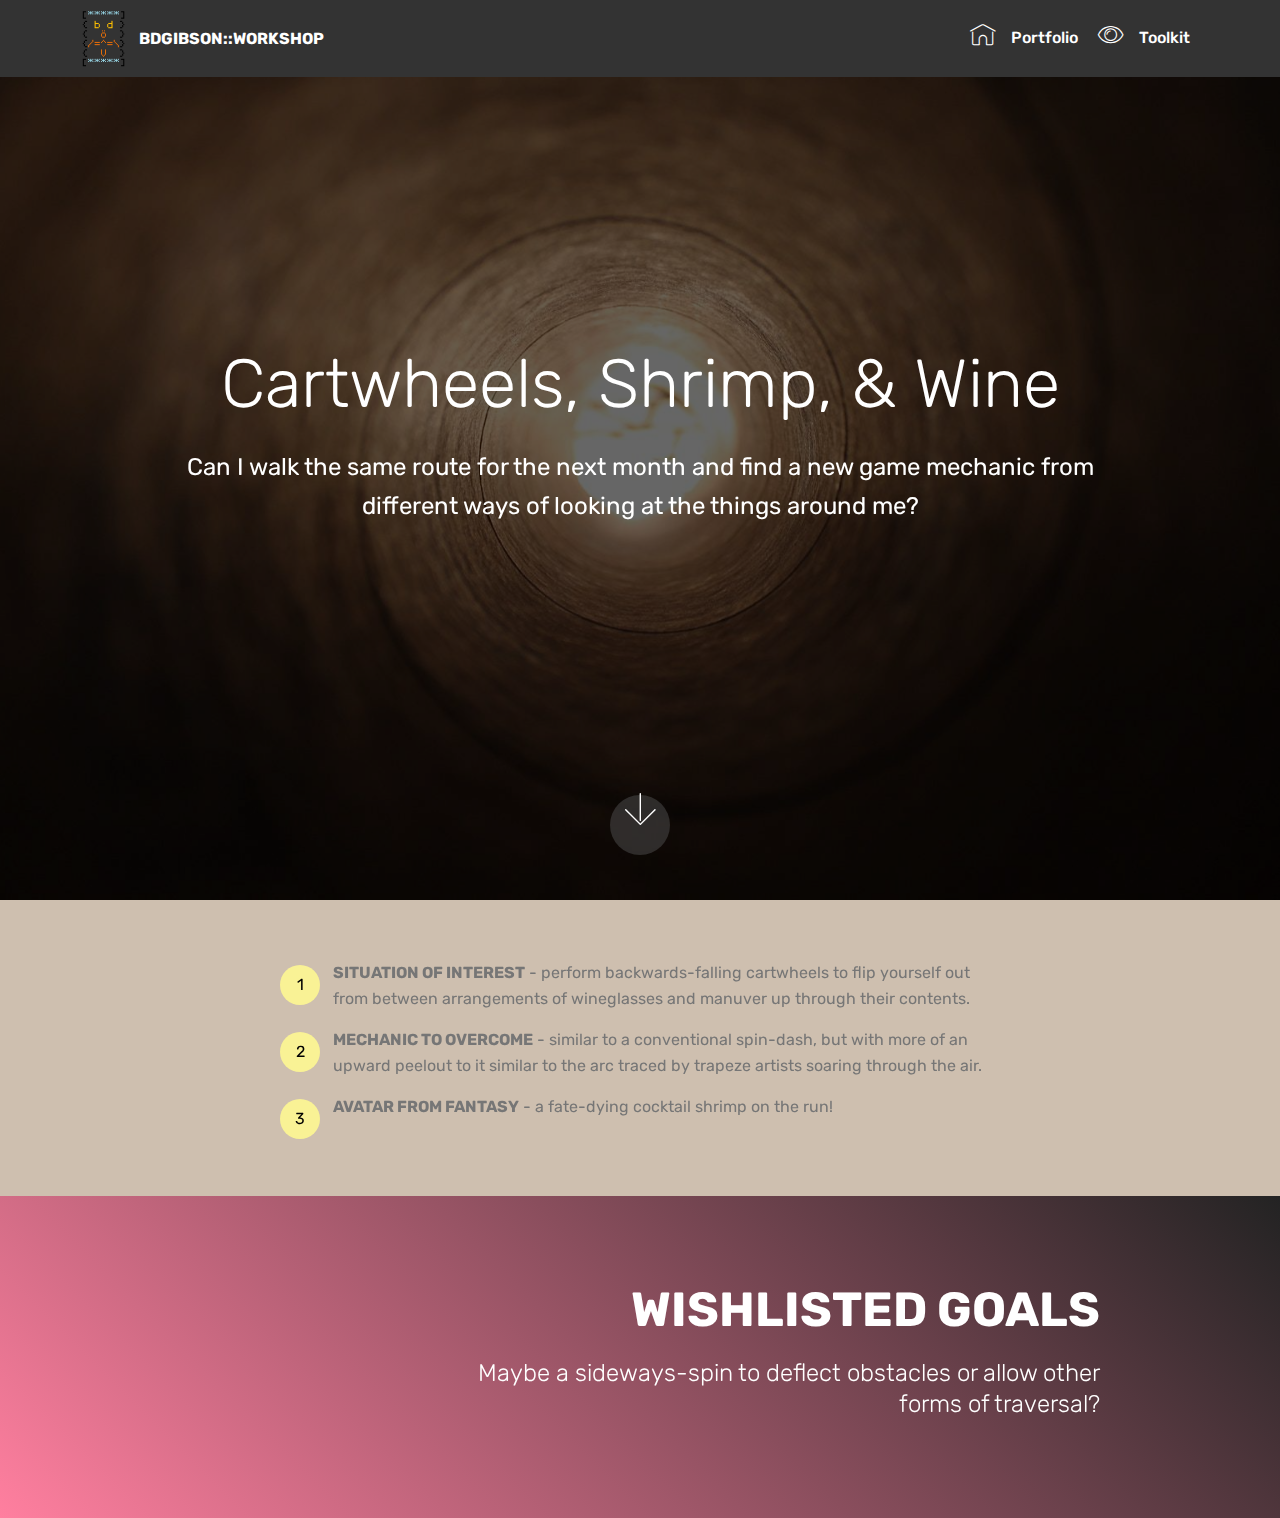
==== day1.html @ 32496b7e "create github pages" ====
<!DOCTYPE html>
<html>
<head>
  <!-- Site made with Mobirise Website Builder v4.2.3, https://mobirise.com -->
  <meta charset="UTF-8">
  <meta http-equiv="X-UA-Compatible" content="IE=edge">
  <meta name="generator" content="Mobirise v4.2.3, mobirise.com">
  <meta name="viewport" content="width=device-width, initial-scale=1">
  <link rel="shortcut icon" href="assets/images/fireflylogo-352x462.png" type="image/x-icon">
  <meta name="description" content="Web Site Builder Description">
  <title>Shrimp</title>
  <link rel="stylesheet" href="assets/web/assets/mobirise-icons/mobirise-icons.css">
  <link rel="stylesheet" href="assets/tether/tether.min.css">
  <link rel="stylesheet" href="assets/bootstrap/css/bootstrap.min.css">
  <link rel="stylesheet" href="assets/bootstrap/css/bootstrap-grid.min.css">
  <link rel="stylesheet" href="assets/bootstrap/css/bootstrap-reboot.min.css">
  <link rel="stylesheet" href="assets/dropdown/css/style.css">
  <link rel="stylesheet" href="assets/theme/css/style.css">
  <link rel="stylesheet" href="assets/mobirise/css/mbr-additional.css" type="text/css">
  
  
  
</head>
<body>
<section class="menu cid-qtQkgkZPm9" once="menu" id="menu1-l" data-rv-view="143">

    

    <nav class="navbar navbar-expand beta-menu navbar-dropdown align-items-center navbar-fixed-top navbar-toggleable-sm">
        <button class="navbar-toggler navbar-toggler-right" type="button" data-toggle="collapse" data-target="#navbarSupportedContent" aria-controls="navbarSupportedContent" aria-expanded="false" aria-label="Toggle navigation">
            <div class="hamburger">
                <span></span>
                <span></span>
                <span></span>
                <span></span>
            </div>
        </button>
        <div class="menu-logo">
            <div class="navbar-brand">
                <span class="navbar-logo">
                    <a href="https://bdgibson.com">
                         <img src="assets/images/fireflylogo-352x462.png" alt="Mobirise" title="" media-simple="true" style="height: 3.8rem;">
                    </a>
                </span>
                <span class="navbar-caption-wrap"><a class="navbar-caption text-white display-4" href="https://mobirise.com">BDGIBSON::WORKSHOP</a></span>
            </div>
        </div>
        <div class="collapse navbar-collapse" id="navbarSupportedContent">
            <ul class="navbar-nav nav-dropdown nav-right" data-app-modern-menu="true"><li class="nav-item">
                    <a class="nav-link link text-white display-4" href="https://bdgibson.com" target="_blank">
                        <span class="mbri-home mbr-iconfont mbr-iconfont-btn"></span>
                        Portfolio</a>
                </li>
                <li class="nav-item">
                    <a class="nav-link link text-white display-4" href="https://twila27.github.io/zwei" target="_blank"><span class="mbri-preview mbr-iconfont mbr-iconfont-btn"></span>
                        Toolkit</a>
                </li></ul>
            
        </div>
    </nav>
</section>

<section class="engine"><a href="https://mobirise.co/c">free site maker</a></section><section class="header5 cid-qtQV22zWXK mbr-fullscreen mbr-parallax-background" id="header5-n" data-rv-view="145">

    

    <div class="mbr-overlay" style="opacity: 0.6; background-color: rgb(0, 0, 0);">
    </div>
    <div class="container">
        <div class="row justify-content-center">
            <div class="mbr-white col-md-10">
                <h1 class="mbr-section-title align-center pb-3 mbr-fonts-style display-1">Cartwheels, Shrimp, &amp; Wine</h1>
                <p class="mbr-text align-center display-5 pb-3 mbr-fonts-style">Can I walk the same route for the next month and find a new game mechanic from different ways of looking at the things around me?</p>
                
            </div>
        </div>
    </div>

    <div class="mbr-arrow hidden-sm-down" aria-hidden="true">
        <a href="#next">
            <i class="mbri-down mbr-iconfont"></i>
        </a>
    </div>
</section>

<section class="mbr-section article content11 cid-qtVMtSkJNk" id="content11-s" data-rv-view="148">
     

    <div class="container">
        <div class="media-container-row">
            <div class="mbr-text counter-container col-12 col-md-8 mbr-fonts-style display-7">
                <ol>
                    <li><strong>SITUATION OF INTEREST</strong>&nbsp;- perform backwards-falling cartwheels to flip yourself out from between arrangements of wineglasses and manuver up through their contents.</li>
                    <li><strong>MECHANIC TO OVERCOME</strong> - similar to a conventional spin-dash, but with more of an upward peelout to it similar to the arc traced by trapeze artists soaring through the air.</li>
                    <li><strong>AVATAR FROM FANTASY</strong> - a fate-dying cocktail shrimp on the run!</li>
                </ol>
            </div>
        </div>
    </div>
</section>

<section class="mbr-section info2 cid-qtVOsnFNaK" id="info2-w" data-rv-view="149">

    

    

    <div class="container">
        <div class="row justify-content-center">
            <div class="media-container-column col-12 col-lg-3 col-md-4">
                
            </div>
            <div class="media-container-column title col-12 col-lg-7 col-md-6">
                <h2 class="align-right mbr-bold mbr-white pb-3 mbr-fonts-style display-2">WISHLISTED GOALS</h2>
                <h3 class="mbr-section-subtitle align-right mbr-light mbr-white mbr-fonts-style display-5">Maybe a sideways-spin to deflect obstacles or allow other forms of traversal?</h3>
            </div>
        </div>
    </div>
</section>


  <script src="assets/web/assets/jquery/jquery.min.js"></script>
  <script src="assets/popper/popper.min.js"></script>
  <script src="assets/tether/tether.min.js"></script>
  <script src="assets/bootstrap/js/bootstrap.min.js"></script>
  <script src="assets/smooth-scroll/smooth-scroll.js"></script>
  <script src="assets/dropdown/js/script.min.js"></script>
  <script src="assets/touch-swipe/jquery.touch-swipe.min.js"></script>
  <script src="assets/jarallax/jarallax.min.js"></script>
  <script src="assets/theme/js/script.js"></script>
  
  
</body>
</html>
---- assets/web/assets/mobirise-icons/mobirise-icons.css ----
@font-face {
  font-family: 'MobiriseIcons';
  src:  url('mobirise-icons.eot?spat4u');
  src:  url('mobirise-icons.eot?spat4u#iefix') format('embedded-opentype'),
    url('mobirise-icons.ttf?spat4u') format('truetype'),
    url('mobirise-icons.woff?spat4u') format('woff'),
    url('mobirise-icons.svg?spat4u#MobiriseIcons') format('svg');
  font-weight: normal;
  font-style: normal;
}

[class^="mbri-"], [class*=" mbri-"] {
  /* use !important to prevent issues with browser extensions that change fonts */
  font-family: MobiriseIcons !important;
  speak: none;
  font-style: normal;
  font-weight: normal;
  font-variant: normal;
  text-transform: none;
  line-height: 1;

  /* Better Font Rendering =========== */
  -webkit-font-smoothing: antialiased;
  -moz-osx-font-smoothing: grayscale;
}

.mbri-add-submenu:before {
  content: "\e900";
}
.mbri-alert:before {
  content: "\e901";
}
.mbri-align-center:before {
  content: "\e902";
}
.mbri-align-justify:before {
  content: "\e903";
}
.mbri-align-left:before {
  content: "\e904";
}
.mbri-align-right:before {
  content: "\e905";
}
.mbri-android:before {
  content: "\e906";
}
.mbri-apple:before {
  content: "\e907";
}
.mbri-arrow-down:before {
  content: "\e908";
}
.mbri-arrow-next:before {
  content: "\e909";
}
.mbri-arrow-prev:before {
  content: "\e90a";
}
.mbri-arrow-up:before {
  content: "\e90b";
}
.mbri-bold:before {
  content: "\e90c";
}
.mbri-bookmark:before {
  content: "\e90d";
}
.mbri-bootstrap:before {
  content: "\e90e";
}
.mbri-briefcase:before {
  content: "\e90f";
}
.mbri-browse:before {
  content: "\e910";
}
.mbri-bulleted-list:before {
  content: "\e911";
}
.mbri-calendar:before {
  content: "\e912";
}
.mbri-camera:before {
  content: "\e913";
}
.mbri-cart-add:before {
  content: "\e914";
}
.mbri-cart-full:before {
  content: "\e915";
}
.mbri-cash:before {
  content: "\e916";
}
.mbri-change-style:before {
  content: "\e917";
}
.mbri-chat:before {
  content: "\e918";
}
.mbri-clock:before {
  content: "\e919";
}
.mbri-close:before {
  content: "\e91a";
}
.mbri-cloud:before {
  content: "\e91b";
}
.mbri-code:before {
  content: "\e91c";
}
.mbri-contact-form:before {
  content: "\e91d";
}
.mbri-credit-card:before {
  content: "\e91e";
}
.mbri-cursor-click:before {
  content: "\e91f";
}
.mbri-cust-feedback:before {
  content: "\e920";
}
.mbri-database:before {
  content: "\e921";
}
.mbri-delivery:before {
  content: "\e922";
}
.mbri-desktop:before {
  content: "\e923";
}
.mbri-devices:before {
  content: "\e924";
}
.mbri-down:before {
  content: "\e925";
}
.mbri-download:before {
  content: "\e989";
}
.mbri-drag-n-drop:before {
  content: "\e927";
}
.mbri-drag-n-drop2:before {
  content: "\e928";
}
.mbri-edit:before {
  content: "\e929";
}
.mbri-edit2:before {
  content: "\e92a";
}
.mbri-error:before {
  content: "\e92b";
}
.mbri-extension:before {
  content: "\e92c";
}
.mbri-features:before {
  content: "\e92d";
}
.mbri-file:before {
  content: "\e92e";
}
.mbri-flag:before {
  content: "\e92f";
}
.mbri-folder:before {
  content: "\e930";
}
.mbri-gift:before {
  content: "\e931";
}
.mbri-github:before {
  content: "\e932";
}
.mbri-globe:before {
  content: "\e933";
}
.mbri-globe-2:before {
  content: "\e934";
}
.mbri-growing-chart:before {
  content: "\e935";
}
.mbri-hearth:before {
  content: "\e936";
}
.mbri-help:before {
  content: "\e937";
}
.mbri-home:before {
  content: "\e938";
}
.mbri-hot-cup:before {
  content: "\e939";
}
.mbri-idea:before {
  content: "\e93a";
}
.mbri-image-gallery:before {
  content: "\e93b";
}
.mbri-image-slider:before {
  content: "\e93c";
}
.mbri-info:before {
  content: "\e93d";
}
.mbri-italic:before {
  content: "\e93e";
}
.mbri-key:before {
  content: "\e93f";
}
.mbri-laptop:before {
  content: "\e940";
}
.mbri-layers:before {
  content: "\e941";
}
.mbri-left-right:before {
  content: "\e942";
}
.mbri-left:before {
  content: "\e943";
}
.mbri-letter:before {
  content: "\e944";
}
.mbri-like:before {
  content: "\e945";
}
.mbri-link:before {
  content: "\e946";
}
.mbri-lock:before {
  content: "\e947";
}
.mbri-login:before {
  content: "\e948";
}
.mbri-logout:before {
  content: "\e949";
}
.mbri-magic-stick:before {
  content: "\e94a";
}
.mbri-map-pin:before {
  content: "\e94b";
}
.mbri-menu:before {
  content: "\e94c";
}
.mbri-mobile:before {
  content: "\e94d";
}
.mbri-mobile2:before {
  content: "\e94e";
}
.mbri-mobirise:before {
  content: "\e94f";
}
.mbri-more-horizontal:before {
  content: "\e950";
}
.mbri-more-vertical:before {
  content: "\e951";
}
.mbri-music:before {
  content: "\e952";
}
.mbri-new-file:before {
  content: "\e953";
}
.mbri-numbered-list:before {
  content: "\e954";
}
.mbri-opened-folder:before {
  content: "\e955";
}
.mbri-pages:before {
  content: "\e956";
}
.mbri-paper-plane:before {
  content: "\e957";
}
.mbri-paperclip:before {
  content: "\e958";
}
.mbri-photo:before {
  content: "\e959";
}
.mbri-photos:before {
  content: "\e95a";
}
.mbri-pin:before {
  content: "\e95b";
}
.mbri-play:before {
  content: "\e95c";
}
.mbri-plus:before {
  content: "\e95d";
}
.mbri-preview:before {
  content: "\e95e";
}
.mbri-print:before {
  content: "\e95f";
}
.mbri-protect:before {
  content: "\e960";
}
.mbri-question:before {
  content: "\e961";
}
.mbri-quote-left:before {
  content: "\e962";
}
.mbri-quote-right:before {
  content: "\e963";
}
.mbri-refresh:before {
  content: "\e964";
}
.mbri-responsive:before {
  content: "\e965";
}
.mbri-right:before {
  content: "\e966";
}
.mbri-rocket:before {
  content: "\e967";
}
.mbri-sad-face:before {
  content: "\e968";
}
.mbri-sale:before {
  content: "\e969";
}
.mbri-save:before {
  content: "\e96a";
}
.mbri-search:before {
  content: "\e96b";
}
.mbri-setting:before {
  content: "\e96c";
}
.mbri-setting2:before {
  content: "\e96d";
}
.mbri-setting3:before {
  content: "\e96e";
}
.mbri-share:before {
  content: "\e96f";
}
.mbri-shopping-bag:before {
  content: "\e970";
}
.mbri-shopping-basket:before {
  content: "\e971";
}
.mbri-shopping-cart:before {
  content: "\e972";
}
.mbri-sites:before {
  content: "\e973";
}
.mbri-smile-face:before {
  content: "\e974";
}
.mbri-speed:before {
  content: "\e975";
}
.mbri-star:before {
  content: "\e976";
}
.mbri-success:before {
  content: "\e977";
}
.mbri-sun:before {
  content: "\e978";
}
.mbri-sun2:before {
  content: "\e979";
}
.mbri-tablet:before {
  content: "\e97a";
}
.mbri-tablet-vertical:before {
  content: "\e97b";
}
.mbri-target:before {
  content: "\e97c";
}
.mbri-timer:before {
  content: "\e97d";
}
.mbri-to-ftp:before {
  content: "\e97e";
}
.mbri-to-local-drive:before {
  content: "\e97f";
}
.mbri-touch-swipe:before {
  content: "\e980";
}
.mbri-touch:before {
  content: "\e981";
}
.mbri-trash:before {
  content: "\e982";
}
.mbri-underline:before {
  content: "\e983";
}
.mbri-unlink:before {
  content: "\e984";
}
.mbri-unlock:before {
  content: "\e985";
}
.mbri-up-down:before {
  content: "\e986";
}
.mbri-up:before {
  content: "\e987";
}
.mbri-update:before {
  content: "\e988";
}
.mbri-upload:before {
 content: "\e926"; 
}
.mbri-user:before {
  content: "\e98a";
}
.mbri-user2:before {
  content: "\e98b";
}
.mbri-users:before {
  content: "\e98c";
}
.mbri-video:before {
  content: "\e98d";
}
.mbri-video-play:before {
  content: "\e98e";
}
.mbri-watch:before {
  content: "\e98f";
}
.mbri-website-theme:before {
  content: "\e990";
}
.mbri-wifi:before {
  content: "\e991";
}
.mbri-windows:before {
  content: "\e992";
}
.mbri-zoom-out:before {
  content: "\e993";
}
.mbri-redo:before {
  content: "\e994";
}
.mbri-undo:before {
  content: "\e995";
}
---- assets/dropdown/css/style.css ----
.navbar-dropdown {
  left: 0;
  padding: 0;
  position: absolute;
  right: 0;
  top: 0;
  transition: all 0.45s ease;
  z-index: 1030;
  background: #282828; }
  .navbar-dropdown .navbar-logo {
    margin-right: 0.8rem;
    transition: margin 0.3s ease-in-out;
    vertical-align: middle; }
    .navbar-dropdown .navbar-logo img {
      height: 3.125rem;
      transition: all 0.3s ease-in-out; }
    .navbar-dropdown .navbar-logo.mbr-iconfont {
      font-size: 3.125rem;
      line-height: 3.125rem; }
  .navbar-dropdown .navbar-caption {
    font-weight: 700;
    white-space: normal;
    vertical-align: -4px;
    line-height: 3.125rem !important; }
    .navbar-dropdown .navbar-caption, .navbar-dropdown .navbar-caption:hover {
      color: inherit;
      text-decoration: none; }
  .navbar-dropdown .mbr-iconfont + .navbar-caption {
    vertical-align: -1px; }
  .navbar-dropdown.navbar-fixed-top {
    position: fixed; }
  .navbar-dropdown .navbar-brand span {
    vertical-align: -4px; }
  .navbar-dropdown.bg-color.transparent {
    background: none; }
  .navbar-dropdown.navbar-short .navbar-brand {
    padding: 0.625rem 0; }
    .navbar-dropdown.navbar-short .navbar-brand span {
      vertical-align: -1px; }
  .navbar-dropdown.navbar-short .navbar-caption {
    line-height: 2.375rem !important;
    vertical-align: -2px; }
  .navbar-dropdown.navbar-short .navbar-logo {
    margin-right: 0.5rem; }
    .navbar-dropdown.navbar-short .navbar-logo img {
      height: 2.375rem; }
    .navbar-dropdown.navbar-short .navbar-logo.mbr-iconfont {
      font-size: 2.375rem;
      line-height: 2.375rem; }
  .navbar-dropdown.navbar-short .mbr-table-cell {
    height: 3.625rem; }
  .navbar-dropdown .navbar-close {
    left: 0.6875rem;
    position: fixed;
    top: 0.75rem;
    z-index: 1000; }
  .navbar-dropdown .hamburger-icon {
    content: "";
    display: inline-block;
    vertical-align: middle;
    width: 16px;
    -webkit-box-shadow: 0 -6px 0 1px #282828,0 0 0 1px #282828,0 6px 0 1px #282828;
    -moz-box-shadow: 0 -6px 0 1px #282828,0 0 0 1px #282828,0 6px 0 1px #282828;
    box-shadow: 0 -6px 0 1px #282828,0 0 0 1px #282828,0 6px 0 1px #282828; }

.dropdown-menu .dropdown-toggle[data-toggle="dropdown-submenu"]::after {
  border-bottom: 0.35em solid transparent;
  border-left: 0.35em solid;
  border-right: 0;
  border-top: 0.35em solid transparent;
  margin-left: 0.3rem; }

.dropdown-menu .dropdown-item:focus {
  outline: 0; }

.nav-dropdown {
  font-size: 0.75rem;
  font-weight: 500;
  height: auto !important; }
  .nav-dropdown .nav-btn {
    padding-left: 1rem; }
  .nav-dropdown .link {
    margin: .667em 1.667em;
    font-weight: 500;
    padding: 0;
    transition: color .2s ease-in-out; }
    .nav-dropdown .link.dropdown-toggle {
      margin-right: 2.583em; }
      .nav-dropdown .link.dropdown-toggle::after {
        margin-left: .25rem;
        border-top: 0.35em solid;
        border-right: 0.35em solid transparent;
        border-left: 0.35em solid transparent;
        border-bottom: 0; }
      .nav-dropdown .link.dropdown-toggle[aria-expanded="true"] {
        margin: 0;
        padding: 0.667em 3.263em  0.667em 1.667em; }
  .nav-dropdown .link::after,
  .nav-dropdown .dropdown-item::after {
    color: inherit; }
  .nav-dropdown .btn {
    font-size: 0.75rem;
    font-weight: 700;
    letter-spacing: 0;
    margin-bottom: 0;
    padding-left: 1.25rem;
    padding-right: 1.25rem; }
  .nav-dropdown .dropdown-menu {
    border-radius: 0;
    border: 0;
    left: 0;
    margin: 0;
    padding-bottom: 1.25rem;
    padding-top: 1.25rem;
    position: relative; }
  .nav-dropdown .dropdown-submenu {
    margin-left: 0.125rem;
    top: 0; }
  .nav-dropdown .dropdown-item {
    font-weight: 500;
    line-height: 2;
    padding: 0.3846em 4.615em 0.3846em 1.5385em;
    position: relative;
    transition: color .2s ease-in-out, background-color .2s ease-in-out; }
    .nav-dropdown .dropdown-item::after {
      margin-top: -0.3077em;
      position: absolute;
      right: 1.1538em;
      top: 50%; }
    .nav-dropdown .dropdown-item:focus, .nav-dropdown .dropdown-item:hover {
      background: none; }

@media (max-width: 767px) {
  .nav-dropdown.navbar-toggleable-sm {
    bottom: 0;
    display: none;
    left: 0;
    overflow-x: hidden;
    position: fixed;
    top: 0;
    transform: translateX(-100%);
    -ms-transform: translateX(-100%);
    -webkit-transform: translateX(-100%);
    width: 18.75rem;
    z-index: 999; } }
.nav-dropdown.navbar-toggleable-xl {
  bottom: 0;
  display: none;
  left: 0;
  overflow-x: hidden;
  position: fixed;
  top: 0;
  transform: translateX(-100%);
  -ms-transform: translateX(-100%);
  -webkit-transform: translateX(-100%);
  width: 18.75rem;
  z-index: 999; }

.nav-dropdown-sm {
  display: block !important;
  overflow-x: hidden;
  overflow: auto;
  padding-top: 3.875rem; }
  .nav-dropdown-sm::after {
    content: "";
    display: block;
    height: 3rem;
    width: 100%; }
  .nav-dropdown-sm.collapse.in ~ .navbar-close {
    display: block !important; }
  .nav-dropdown-sm.collapsing, .nav-dropdown-sm.collapse.in {
    transform: translateX(0);
    -ms-transform: translateX(0);
    -webkit-transform: translateX(0);
    transition: all 0.25s ease-out;
    -webkit-transition: all 0.25s ease-out;
    background: #282828; }
  .nav-dropdown-sm.collapsing[aria-expanded="false"] {
    transform: translateX(-100%);
    -ms-transform: translateX(-100%);
    -webkit-transform: translateX(-100%); }
  .nav-dropdown-sm .nav-item {
    display: block;
    margin-left: 0 !important;
    padding-left: 0; }
  .nav-dropdown-sm .link,
  .nav-dropdown-sm .dropdown-item {
    border-top: 1px dotted rgba(255, 255, 255, 0.1);
    font-size: 0.8125rem;
    line-height: 1.6;
    margin: 0 !important;
    padding: 0.875rem 2.4rem 0.875rem 1.5625rem !important;
    position: relative;
    white-space: normal; }
    .nav-dropdown-sm .link:focus, .nav-dropdown-sm .link:hover,
    .nav-dropdown-sm .dropdown-item:focus,
    .nav-dropdown-sm .dropdown-item:hover {
      background: rgba(0, 0, 0, 0.2) !important;
      color: #c0a375; }
  .nav-dropdown-sm .nav-btn {
    position: relative;
    padding: 1.5625rem 1.5625rem 0 1.5625rem; }
    .nav-dropdown-sm .nav-btn::before {
      border-top: 1px dotted rgba(255, 255, 255, 0.1);
      content: "";
      left: 0;
      position: absolute;
      top: 0;
      width: 100%; }
    .nav-dropdown-sm .nav-btn + .nav-btn {
      padding-top: 0.625rem; }
      .nav-dropdown-sm .nav-btn + .nav-btn::before {
        display: none; }
  .nav-dropdown-sm .btn {
    padding: 0.625rem 0; }
  .nav-dropdown-sm .dropdown-toggle[data-toggle="dropdown-submenu"]::after {
    margin-left: .25rem;
    border-top: 0.35em solid;
    border-right: 0.35em solid transparent;
    border-left: 0.35em solid transparent;
    border-bottom: 0; }
  .nav-dropdown-sm .dropdown-toggle[data-toggle="dropdown-submenu"][aria-expanded="true"]::after {
    border-top: 0;
    border-right: 0.35em solid transparent;
    border-left: 0.35em solid transparent;
    border-bottom: 0.35em solid; }
  .nav-dropdown-sm .dropdown-menu {
    margin: 0;
    padding: 0;
    position: relative;
    top: 0;
    left: 0;
    width: 100%;
    border: 0;
    float: none;
    border-radius: 0;
    background: none; }
  .nav-dropdown-sm .dropdown-submenu {
    left: 100%;
    margin-left: 0.125rem;
    margin-top: -1.25rem;
    top: 0; }

.navbar-toggleable-sm .nav-dropdown .dropdown-menu {
  position: absolute; }

.navbar-toggleable-sm .nav-dropdown .dropdown-submenu {
  left: 100%;
  margin-left: 0.125rem;
  margin-top: -1.25rem;
  top: 0; }

.navbar-toggleable-sm.opened .nav-dropdown .dropdown-menu {
  position: relative; }

.navbar-toggleable-sm.opened .nav-dropdown .dropdown-submenu {
  left: 0;
  margin-left: 00rem;
  margin-top: 0rem;
  top: 0; }

.is-builder .nav-dropdown.collapsing {
  transition: none !important; }

/*# sourceMappingURL=style.css.map */
---- assets/theme/css/style.css ----
/*!
 * Mobirise v4 theme (https://mobirise.com/)
 * Copyright 2017 Mobirise
 */
section {
  background-color: #eeeeee; }

section,
.container,
.container-fluid {
  position: relative;
  word-wrap: break-word; }

a.mbr-iconfont:hover {
  text-decoration: none; }

.article .lead p, .article .lead ul, .article .lead ol, .article .lead pre, .article .lead blockquote {
  margin-bottom: 0; }

a {
  font-style: normal;
  font-weight: 400;
  cursor: pointer; }
  a, a:hover {
    text-decoration: none; }

figure {
  margin-bottom: 0; }

body {
  color: #232323; }

h1, h2, h3, h4, h5, h6,
.h1, .h2, .h3, .h4, .h5, .h6,
.display-1, .display-2, .display-3, .display-4 {
  line-height: 1;
  word-break: break-word;
  word-wrap: break-word; }

b, strong {
  font-weight: bold; }

blockquote {
  padding: 10px 0 10px 20px;
  position: relative;
  border-left: 2px solid;
  border-color: #ff3366; }

input:-webkit-autofill, input:-webkit-autofill:hover, input:-webkit-autofill:focus, input:-webkit-autofill:active {
  transition-delay: 9999s;
  transition-property: background-color, color; }

textarea[type="hidden"] {
  display: none; }

body {
  position: relative; }

section {
  background-position: 50% 50%;
  background-repeat: no-repeat;
  background-size: cover; }
  section .mbr-background-video,
  section .mbr-background-video-preview {
    position: absolute;
    bottom: 0;
    left: 0;
    right: 0;
    top: 0; }

.hidden {
  visibility: hidden; }

.mbr-z-index20 {
  z-index: 20; }

/*! Base colors */
.mbr-white {
  color: #ffffff; }

.mbr-black {
  color: #000000; }

.mbr-bg-white {
  background-color: #ffffff; }

.mbr-bg-black {
  background-color: #000000; }

/*! Text-aligns */
.align-left {
  text-align: left; }

.align-center {
  text-align: center; }

.align-right {
  text-align: right; }

@media (max-width: 767px) {
  .align-left, .align-center, .align-right, .mbr-section-btn, .mbr-section-title {
    text-align: center; } }
/*! Font-weight  */
.mbr-light {
  font-weight: 300; }

.mbr-regular {
  font-weight: 400; }

.mbr-semibold {
  font-weight: 500; }

.mbr-bold {
  font-weight: 700; }

/*! Media  */
.media-size-item {
  -webkit-flex: 1 1 auto;
  -moz-flex: 1 1 auto;
  -ms-flex: 1 1 auto;
  -o-flex: 1 1 auto;
  flex: 1 1 auto; }

.media-content {
  -webkit-flex-basis: 100%;
  flex-basis: 100%; }

.media-container-row {
  display: -ms-flexbox;
  display: -webkit-flex;
  display: flex;
  -webkit-flex-direction: row;
  -ms-flex-direction: row;
  flex-direction: row;
  -webkit-flex-wrap: wrap;
  -ms-flex-wrap: wrap;
  flex-wrap: wrap;
  -webkit-justify-content: center;
  -ms-flex-pack: center;
  justify-content: center;
  -webkit-align-content: center;
  -ms-flex-line-pack: center;
  align-content: center;
  -webkit-align-items: start;
  -ms-flex-align: start;
  align-items: start; }
  .media-container-row .media-size-item {
    width: 400px; }

.media-container-column {
  display: -ms-flexbox;
  display: -webkit-flex;
  display: flex;
  -webkit-flex-direction: column;
  -ms-flex-direction: column;
  flex-direction: column;
  -webkit-flex-wrap: wrap;
  -ms-flex-wrap: wrap;
  flex-wrap: wrap;
  -webkit-justify-content: center;
  -ms-flex-pack: center;
  justify-content: center;
  -webkit-align-content: center;
  -ms-flex-line-pack: center;
  align-content: center;
  -webkit-align-items: stretch;
  -ms-flex-align: stretch;
  align-items: stretch; }
  .media-container-column > * {
    width: 100%; }

@media (min-width: 992px) {
  .media-container-row {
    -webkit-flex-wrap: nowrap;
    -ms-flex-wrap: nowrap;
    flex-wrap: nowrap; } }
figure {
  overflow: hidden; }

figure[mbr-media-size] {
  transition: width 0.1s; }

.mbr-figure img, .mbr-figure iframe {
  display: block;
  width: 100%; }

.card {
  background-color: transparent;
  border: none; }

.card-img {
  text-align: center;
  flex-shrink: 0; }

.media {
  max-width: 100%;
  margin: 0 auto; }

.mbr-figure {
  -ms-flex-item-align: center;
  -ms-grid-row-align: center;
  -webkit-align-self: center;
  align-self: center; }

.media-container > div {
  max-width: 100%; }

.mbr-figure img, .card-img img {
  width: 100%; }

@media (max-width: 991px) {
  .media-size-item {
    width: auto !important; }

  .media {
    width: auto; }

  .mbr-figure {
    width: 100% !important; } }
/*! Buttons */
.mbr-section-btn {
  margin-left: -.25rem;
  margin-right: -.25rem;
  font-size: 0; }

nav .mbr-section-btn {
  margin-left: 0rem;
  margin-right: 0rem; }

/*! Btn icon margin */
.btn .mbr-iconfont, .btn.btn-sm .mbr-iconfont {
  cursor: pointer;
  margin-right: 0.5rem; }

.btn.btn-md .mbr-iconfont, .btn.btn-md .mbr-iconfont {
  margin-right: 0.8rem; }

.mbr-regular {
  font-weight: 400; }

.mbr-semibold {
  font-weight: 500; }

.mbr-bold {
  font-weight: 700; }

[type="submit"] {
  -webkit-appearance: none; }

/*! Full-screen */
.mbr-fullscreen .mbr-overlay {
  min-height: 100vh; }

.mbr-fullscreen {
  display: flex;
  display: -webkit-flex;
  display: -moz-flex;
  display: -ms-flex;
  display: -o-flex;
  align-items: center;
  -webkit-align-items: center;
  min-height: 100vh;
  padding-top: 3rem;
  padding-bottom: 3rem; }

/*! Map */
.map {
  height: 25rem;
  position: relative; }
  .map iframe {
    width: 100%;
    height: 100%; }

/* Form */
.form-asterisk {
  font-family: initial;
  position: absolute;
  top: -2px;
  font-weight: normal; }

/*! Scroll to top arrow */
.mbr-arrow-up {
  bottom: 25px;
  right: 90px;
  position: fixed;
  text-align: right;
  z-index: 5000;
  color: #ffffff;
  font-size: 32px;
  transform: rotate(180deg);
  -webkit-transform: rotate(180deg); }

.mbr-arrow-up a {
  background: rgba(0, 0, 0, 0.2);
  border-radius: 3px;
  color: #fff;
  display: inline-block;
  height: 60px;
  width: 60px;
  outline-style: none !important;
  position: relative;
  text-decoration: none;
  transition: all .3s ease-in-out;
  cursor: pointer;
  text-align: center; }
  .mbr-arrow-up a:hover {
    background-color: rgba(0, 0, 0, 0.4); }
  .mbr-arrow-up a i {
    line-height: 60px; }

.mbr-arrow-up-icon {
  display: block;
  color: #fff; }

.mbr-arrow-up-icon::before {
  content: "\203a";
  display: inline-block;
  font-family: serif;
  font-size: 32px;
  line-height: 1;
  font-style: normal;
  position: relative;
  top: 6px;
  left: -4px;
  -webkit-transform: rotate(-90deg);
  transform: rotate(-90deg); }

/*! Arrow Down */
.mbr-arrow {
  position: absolute;
  bottom: 45px;
  left: 50%;
  width: 60px;
  height: 60px;
  cursor: pointer;
  background-color: rgba(80, 80, 80, 0.5);
  border-radius: 50%;
  -webkit-transform: translateX(-50%);
  transform: translateX(-50%); }
  .mbr-arrow > a {
    display: inline-block;
    text-decoration: none;
    outline-style: none;
    -webkit-animation: arrowdown 1.7s ease-in-out infinite;
    animation: arrowdown 1.7s ease-in-out infinite; }
    .mbr-arrow > a > i {
      position: absolute;
      top: -2px;
      left: 15px;
      font-size: 2rem; }

@keyframes arrowdown {
  0% {
    transform: translateY(0px);
    -webkit-transform: translateY(0px); }
  50% {
    transform: translateY(-5px);
    -webkit-transform: translateY(-5px); }
  100% {
    transform: translateY(0px);
    -webkit-transform: translateY(0px); } }
@-webkit-keyframes arrowdown {
  0% {
    transform: translateY(0px);
    -webkit-transform: translateY(0px); }
  50% {
    transform: translateY(-5px);
    -webkit-transform: translateY(-5px); }
  100% {
    transform: translateY(0px);
    -webkit-transform: translateY(0px); } }
@media (max-width: 500px) {
  .mbr-arrow-up {
    left: 50%;
    right: auto;
    transform: translateX(-50%) rotate(180deg);
    -webkit-transform: translateX(-50%) rotate(180deg); } }
/*Gradients animation*/
@keyframes gradient-animation {
  from {
    background-position: 0% 100%;
    animation-timing-function: ease-in-out; }
  to {
    background-position: 100% 0%;
    animation-timing-function: ease-in-out; } }
@-webkit-keyframes gradient-animation {
  from {
    background-position: 0% 100%;
    animation-timing-function: ease-in-out; }
  to {
    background-position: 100% 0%;
    animation-timing-function: ease-in-out; } }
.bg-gradient {
  background-size: 200% 200%;
  animation: gradient-animation 5s infinite alternate;
  -webkit-animation: gradient-animation 5s infinite alternate; }

.menu .navbar-brand {
  display: -webkit-flex; }
  .menu .navbar-brand span {
    display: flex;
    display: -webkit-flex; }
  .menu .navbar-brand .navbar-caption-wrap {
    display: -webkit-flex; }
  .menu .navbar-brand .navbar-logo img {
    display: -webkit-flex; }
@media (min-width: 768px) and (max-width: 991px) {
  .menu .navbar-toggleable-sm .navbar-nav {
    display: -webkit-box;
    display: -webkit-flex;
    display: -ms-flexbox; } }
@media (min-width: 992px) {
  .menu .navbar-nav.nav-dropdown {
    display: -webkit-flex; }
  .menu .navbar-toggleable-sm .navbar-collapse {
    display: -webkit-flex !important; } }

/*# sourceMappingURL=style.css.map */
.engine {
	position: absolute;
	text-indent: -2400px;
	text-align: center;
	padding: 0;
	top: 0;
	left: -2400px;
}
---- assets/mobirise/css/mbr-additional.css ----
@import url(https://fonts.googleapis.com/css?family=Rubik:300,300i,400,400i,500,500i,700,700i,900,900i);





body {
  font-style: normal;
  line-height: 1.5;
}
.mbr-section-title {
  font-style: normal;
  line-height: 1.2;
}
.mbr-section-subtitle {
  line-height: 1.3;
}
.mbr-text {
  font-style: normal;
  line-height: 1.6;
}
.display-1 {
  font-family: 'Rubik', sans-serif;
  font-size: 4.25rem;
}
.display-1 > .mbr-iconfont {
  font-size: 6.8rem;
}
.display-2 {
  font-family: 'Rubik', sans-serif;
  font-size: 3rem;
}
.display-2 > .mbr-iconfont {
  font-size: 4.8rem;
}
.display-4 {
  font-family: 'Rubik', sans-serif;
  font-size: 1rem;
}
.display-4 > .mbr-iconfont {
  font-size: 1.6rem;
}
.display-5 {
  font-family: 'Rubik', sans-serif;
  font-size: 1.5rem;
}
.display-5 > .mbr-iconfont {
  font-size: 2.4rem;
}
.display-7 {
  font-family: 'Rubik', sans-serif;
  font-size: 1rem;
}
.display-7 > .mbr-iconfont {
  font-size: 1.6rem;
}
/* ---- Fluid typography for mobile devices ---- */
/* 1.4 - font scale ratio ( bootstrap == 1.42857 ) */
/* 100vw - current viewport width */
/* (48 - 20)  48 == 48rem == 768px, 20 == 20rem == 320px(minimal supported viewport) */
/* 0.65 - min scale variable, may vary */
@media (max-width: 768px) {
  .display-1 {
    font-size: 3.4rem;
    font-size: calc( 2.1374999999999997rem + (4.25 - 2.1374999999999997) * ((100vw - 20rem) / (48 - 20)));
    line-height: calc( 1.4 * (2.1374999999999997rem + (4.25 - 2.1374999999999997) * ((100vw - 20rem) / (48 - 20))));
  }
  .display-2 {
    font-size: 2.4rem;
    font-size: calc( 1.7rem + (3 - 1.7) * ((100vw - 20rem) / (48 - 20)));
    line-height: calc( 1.4 * (1.7rem + (3 - 1.7) * ((100vw - 20rem) / (48 - 20))));
  }
  .display-4 {
    font-size: 0.8rem;
    font-size: calc( 1rem + (1 - 1) * ((100vw - 20rem) / (48 - 20)));
    line-height: calc( 1.4 * (1rem + (1 - 1) * ((100vw - 20rem) / (48 - 20))));
  }
  .display-5 {
    font-size: 1.2rem;
    font-size: calc( 1.175rem + (1.5 - 1.175) * ((100vw - 20rem) / (48 - 20)));
    line-height: calc( 1.4 * (1.175rem + (1.5 - 1.175) * ((100vw - 20rem) / (48 - 20))));
  }
}
/* Buttons */
.btn {
  font-weight: 500;
  border-width: 2px;
  font-style: normal;
  letter-spacing: 1px;
  margin: .4rem .8rem;
  white-space: normal;
  -webkit-transition: all 0.3s ease-in-out;
  -moz-transition: all 0.3s ease-in-out;
  transition: all 0.3s ease-in-out;
  padding: 1rem 3rem;
  border-radius: 3px;
  display: inline-flex;
  align-items: center;
  justify-content: center;
  word-break: break-word;
}
.btn-sm {
  font-weight: 500;
  letter-spacing: 1px;
  -webkit-transition: all 0.3s ease-in-out;
  -moz-transition: all 0.3s ease-in-out;
  transition: all 0.3s ease-in-out;
  padding: 0.6rem 1.5rem;
  border-radius: 3px;
}
.btn-md {
  font-weight: 500;
  letter-spacing: 1px;
  margin: .4rem .8rem !important;
  -webkit-transition: all 0.3s ease-in-out;
  -moz-transition: all 0.3s ease-in-out;
  transition: all 0.3s ease-in-out;
  padding: 1rem 3rem;
  border-radius: 3px;
}
.btn-lg {
  font-weight: 500;
  letter-spacing: 1px;
  margin: .4rem .8rem !important;
  -webkit-transition: all 0.3s ease-in-out;
  -moz-transition: all 0.3s ease-in-out;
  transition: all 0.3s ease-in-out;
  padding: 1.2rem 3.2rem;
  border-radius: 3px;
}
.bg-primary {
  background-color: #149dcc !important;
}
.bg-success {
  background-color: #f7ed4a !important;
}
.bg-info {
  background-color: #82786e !important;
}
.bg-warning {
  background-color: #879a9f !important;
}
.bg-danger {
  background-color: #b1a374 !important;
}
.btn-primary,
.btn-primary:active,
.btn-primary.active {
  background-color: #149dcc;
  border-color: #149dcc;
  color: #ffffff;
}
.btn-primary:hover,
.btn-primary:focus,
.btn-primary.focus {
  color: #ffffff;
  background-color: #0d6786;
  border-color: #0d6786;
}
.btn-primary.disabled,
.btn-primary:disabled {
  color: #ffffff !important;
  background-color: #0d6786 !important;
  border-color: #0d6786 !important;
}
.btn-secondary,
.btn-secondary:active,
.btn-secondary.active {
  background-color: #ff3366;
  border-color: #ff3366;
  color: #ffffff;
}
.btn-secondary:hover,
.btn-secondary:focus,
.btn-secondary.focus {
  color: #ffffff;
  background-color: #e50039;
  border-color: #e50039;
}
.btn-secondary.disabled,
.btn-secondary:disabled {
  color: #ffffff !important;
  background-color: #e50039 !important;
  border-color: #e50039 !important;
}
.btn-info,
.btn-info:active,
.btn-info.active {
  background-color: #82786e;
  border-color: #82786e;
  color: #ffffff;
}
.btn-info:hover,
.btn-info:focus,
.btn-info.focus {
  color: #ffffff;
  background-color: #59524b;
  border-color: #59524b;
}
.btn-info.disabled,
.btn-info:disabled {
  color: #ffffff !important;
  background-color: #59524b !important;
  border-color: #59524b !important;
}
.btn-success,
.btn-success:active,
.btn-success.active {
  background-color: #f7ed4a;
  border-color: #f7ed4a;
  color: #ffffff;
}
.btn-success:hover,
.btn-success:focus,
.btn-success.focus {
  color: #ffffff;
  background-color: #eadd0a;
  border-color: #eadd0a;
}
.btn-success.disabled,
.btn-success:disabled {
  color: #ffffff !important;
  background-color: #eadd0a !important;
  border-color: #eadd0a !important;
}
.btn-warning,
.btn-warning:active,
.btn-warning.active {
  background-color: #879a9f;
  border-color: #879a9f;
  color: #ffffff;
}
.btn-warning:hover,
.btn-warning:focus,
.btn-warning.focus {
  color: #ffffff;
  background-color: #617479;
  border-color: #617479;
}
.btn-warning.disabled,
.btn-warning:disabled {
  color: #ffffff !important;
  background-color: #617479 !important;
  border-color: #617479 !important;
}
.btn-danger,
.btn-danger:active,
.btn-danger.active {
  background-color: #b1a374;
  border-color: #b1a374;
  color: #ffffff;
}
.btn-danger:hover,
.btn-danger:focus,
.btn-danger.focus {
  color: #ffffff;
  background-color: #8b7d4e;
  border-color: #8b7d4e;
}
.btn-danger.disabled,
.btn-danger:disabled {
  color: #ffffff !important;
  background-color: #8b7d4e !important;
  border-color: #8b7d4e !important;
}
.btn-white {
  color: #333333 !important;
}
.btn-white,
.btn-white:active,
.btn-white.active {
  background-color: #ffffff;
  border-color: #ffffff;
  color: #ffffff;
}
.btn-white:hover,
.btn-white:focus,
.btn-white.focus {
  color: #ffffff;
  background-color: #d4d4d4;
  border-color: #d4d4d4;
}
.btn-white.disabled,
.btn-white:disabled {
  color: #ffffff !important;
  background-color: #d4d4d4 !important;
  border-color: #d4d4d4 !important;
}
.btn-black,
.btn-black:active,
.btn-black.active {
  background-color: #333333;
  border-color: #333333;
  color: #ffffff;
}
.btn-black:hover,
.btn-black:focus,
.btn-black.focus {
  color: #ffffff;
  background-color: #0d0d0d;
  border-color: #0d0d0d;
}
.btn-black.disabled,
.btn-black:disabled {
  color: #ffffff !important;
  background-color: #0d0d0d !important;
  border-color: #0d0d0d !important;
}
.btn-primary-outline,
.btn-primary-outline:active,
.btn-primary-outline.active {
  background: none;
  border-color: #0b566f;
  color: #0b566f;
}
.btn-primary-outline:hover,
.btn-primary-outline:focus,
.btn-primary-outline.focus {
  color: #ffffff;
  background-color: #149dcc;
  border-color: #149dcc;
}
.btn-primary-outline.disabled,
.btn-primary-outline:disabled {
  color: #ffffff !important;
  background-color: #149dcc !important;
  border-color: #149dcc !important;
}
.btn-secondary-outline,
.btn-secondary-outline:active,
.btn-secondary-outline.active {
  background: none;
  border-color: #cc0033;
  color: #cc0033;
}
.btn-secondary-outline:hover,
.btn-secondary-outline:focus,
.btn-secondary-outline.focus {
  color: #ffffff;
  background-color: #ff3366;
  border-color: #ff3366;
}
.btn-secondary-outline.disabled,
.btn-secondary-outline:disabled {
  color: #ffffff !important;
  background-color: #ff3366 !important;
  border-color: #ff3366 !important;
}
.btn-info-outline,
.btn-info-outline:active,
.btn-info-outline.active {
  background: none;
  border-color: #4b453f;
  color: #4b453f;
}
.btn-info-outline:hover,
.btn-info-outline:focus,
.btn-info-outline.focus {
  color: #ffffff;
  background-color: #82786e;
  border-color: #82786e;
}
.btn-info-outline.disabled,
.btn-info-outline:disabled {
  color: #ffffff !important;
  background-color: #82786e !important;
  border-color: #82786e !important;
}
.btn-success-outline,
.btn-success-outline:active,
.btn-success-outline.active {
  background: none;
  border-color: #d2c609;
  color: #d2c609;
}
.btn-success-outline:hover,
.btn-success-outline:focus,
.btn-success-outline.focus {
  color: #ffffff;
  background-color: #f7ed4a;
  border-color: #f7ed4a;
}
.btn-success-outline.disabled,
.btn-success-outline:disabled {
  color: #ffffff !important;
  background-color: #f7ed4a !important;
  border-color: #f7ed4a !important;
}
.btn-warning-outline,
.btn-warning-outline:active,
.btn-warning-outline.active {
  background: none;
  border-color: #55666b;
  color: #55666b;
}
.btn-warning-outline:hover,
.btn-warning-outline:focus,
.btn-warning-outline.focus {
  color: #ffffff;
  background-color: #879a9f;
  border-color: #879a9f;
}
.btn-warning-outline.disabled,
.btn-warning-outline:disabled {
  color: #ffffff !important;
  background-color: #879a9f !important;
  border-color: #879a9f !important;
}
.btn-danger-outline,
.btn-danger-outline:active,
.btn-danger-outline.active {
  background: none;
  border-color: #7a6e45;
  color: #7a6e45;
}
.btn-danger-outline:hover,
.btn-danger-outline:focus,
.btn-danger-outline.focus {
  color: #ffffff;
  background-color: #b1a374;
  border-color: #b1a374;
}
.btn-danger-outline.disabled,
.btn-danger-outline:disabled {
  color: #ffffff !important;
  background-color: #b1a374 !important;
  border-color: #b1a374 !important;
}
.btn-black-outline,
.btn-black-outline:active,
.btn-black-outline.active {
  background: none;
  border-color: #000000;
  color: #000000;
}
.btn-black-outline:hover,
.btn-black-outline:focus,
.btn-black-outline.focus {
  color: #ffffff;
  background-color: #333333;
  border-color: #333333;
}
.btn-black-outline.disabled,
.btn-black-outline:disabled {
  color: #ffffff !important;
  background-color: #333333 !important;
  border-color: #333333 !important;
}
.btn-white-outline,
.btn-white-outline:active,
.btn-white-outline.active {
  background: none;
  border-color: #ffffff;
  color: #ffffff;
}
.btn-white-outline:hover,
.btn-white-outline:focus,
.btn-white-outline.focus {
  color: #333333;
  background-color: #ffffff;
  border-color: #ffffff;
}
.text-primary {
  color: #149dcc !important;
}
.text-secondary {
  color: #ff3366 !important;
}
.text-success {
  color: #f7ed4a !important;
}
.text-info {
  color: #82786e !important;
}
.text-warning {
  color: #879a9f !important;
}
.text-danger {
  color: #b1a374 !important;
}
.text-white {
  color: #ffffff !important;
}
.text-black {
  color: #000000 !important;
}
a.text-primary:hover,
a.text-primary:focus {
  color: #0b566f !important;
}
a.text-secondary:hover,
a.text-secondary:focus {
  color: #cc0033 !important;
}
a.text-success:hover,
a.text-success:focus {
  color: #d2c609 !important;
}
a.text-info:hover,
a.text-info:focus {
  color: #4b453f !important;
}
a.text-warning:hover,
a.text-warning:focus {
  color: #55666b !important;
}
a.text-danger:hover,
a.text-danger:focus {
  color: #7a6e45 !important;
}
a.text-white:hover,
a.text-white:focus {
  color: #b3b3b3 !important;
}
a.text-black:hover,
a.text-black:focus {
  color: #4d4d4d !important;
}
.alert-success {
  background-color: #70c770;
}
.alert-info {
  background-color: #82786e;
}
.alert-warning {
  background-color: #879a9f;
}
.alert-danger {
  background-color: #b1a374;
}
.mbr-section-btn a.btn:not(.btn-form) {
  border-radius: 100px;
}
.mbr-section-btn a.btn:not(.btn-form):hover {
  box-shadow: 0 10px 40px 0 rgba(0, 0, 0, 0.2);
}
.mbr-gallery-filter li a {
  border-radius: 100px !important;
}
.mbr-gallery-filter li.active .btn {
  background-color: #149dcc;
  border-color: #149dcc;
  color: #ffffff;
}
.mbr-gallery-filter li.active .btn:focus {
  box-shadow: none;
}
.nav-tabs .nav-link {
  border-radius: 100px !important;
}
.btn-form {
  border-radius: 0;
}
.btn-form:hover {
  cursor: pointer;
}
a,
a:hover {
  color: #149dcc;
}
.mbr-plan-header.bg-primary .mbr-plan-subtitle,
.mbr-plan-header.bg-primary .mbr-plan-price-desc {
  color: #b4e6f8;
}
.mbr-plan-header.bg-success .mbr-plan-subtitle,
.mbr-plan-header.bg-success .mbr-plan-price-desc {
  color: #ffffff;
}
.mbr-plan-header.bg-info .mbr-plan-subtitle,
.mbr-plan-header.bg-info .mbr-plan-price-desc {
  color: #beb8b2;
}
.mbr-plan-header.bg-warning .mbr-plan-subtitle,
.mbr-plan-header.bg-warning .mbr-plan-price-desc {
  color: #ced6d8;
}
.mbr-plan-header.bg-danger .mbr-plan-subtitle,
.mbr-plan-header.bg-danger .mbr-plan-price-desc {
  color: #dfd9c6;
}
/* Scroll to top button*/
.scrollToTop_wraper {
  opacity: 0 !important;
}
/* Others*/
.note-check a[data-value=Rubik] {
  font-style: normal;
}
.mbr-arrow a {
  color: #ffffff;
}
.form-control-label {
  position: relative;
  cursor: pointer;
  margin-bottom: .357em;
  padding: 0;
}
.alert {
  color: #ffffff;
  border-radius: 0;
  border: 0;
  font-size: .875rem;
  line-height: 1.5;
  margin-bottom: 1.875rem;
  padding: 1.25rem;
  position: relative;
}
.alert.alert-form::after {
  background-color: inherit;
  bottom: -7px;
  content: "";
  display: block;
  height: 14px;
  left: 50%;
  margin-left: -7px;
  position: absolute;
  transform: rotate(45deg);
  width: 14px;
}
.form-control {
  background-color: #f5f5f5;
  box-shadow: none;
  color: #565656;
  font-family: 'Rubik', sans-serif;
  font-size: 1rem;
  line-height: 1.43;
  min-height: 3.5em;
  padding: 1.07em .5em;
}
.form-control > .mbr-iconfont {
  font-size: 1.6rem;
}
.form-control,
.form-control:focus {
  border: 1px solid #e8e8e8;
}
.form-active .form-control:invalid {
  border-color: red;
}
.mbr-overlay {
  background-color: #000;
  bottom: 0;
  left: 0;
  opacity: .5;
  position: absolute;
  right: 0;
  top: 0;
  z-index: 0;
}
blockquote {
  font-style: italic;
  padding: 10px 0 10px 20px;
  font-size: 1.09rem;
  position: relative;
  border-color: #149dcc;
  border-width: 3px;
}
ul,
ol,
pre,
blockquote {
  margin-bottom: 2.3125rem;
}
pre {
  background: #f4f4f4;
  padding: 10px 24px;
  white-space: pre-wrap;
}
.inactive {
  -webkit-user-select: none;
  -moz-user-select: none;
  -ms-user-select: none;
  user-select: none;
  pointer-events: none;
  -webkit-user-drag: none;
  user-drag: none;
}
.mbr-section__comments .row {
  justify-content: center;
}
/* Forms */
.mbr-form .btn {
  margin: .4rem 0;
}
.mbr-form .input-group-btn a.btn {
  border-radius: 100px !important;
}
.mbr-form .input-group-btn a.btn:hover {
  box-shadow: 0 10px 40px 0 rgba(0, 0, 0, 0.2);
}
.mbr-form .input-group-btn button[type="submit"] {
  border-radius: 100px !important;
  padding: 1rem 3rem;
}
.mbr-form .input-group-btn button[type="submit"]:hover {
  box-shadow: 0 10px 40px 0 rgba(0, 0, 0, 0.2);
}
.form2 .form-control {
  border-top-left-radius: 100px;
  border-bottom-left-radius: 100px;
}
.form2 .input-group-btn a.btn {
  border-top-left-radius: 0 !important;
  border-bottom-left-radius: 0 !important;
}
.form2 .input-group-btn button[type="submit"] {
  border-top-left-radius: 0 !important;
  border-bottom-left-radius: 0 !important;
}
.form3 input[type="email"] {
  border-radius: 100px !important;
}
@media (max-width: 349px) {
  .form2 input[type="email"] {
    border-radius: 100px !important;
  }
  .form2 .input-group-btn a.btn {
    border-radius: 100px !important;
  }
  .form2 .input-group-btn button[type="submit"] {
    border-radius: 100px !important;
  }
}
@media (max-width: 767px) {
  .btn {
    font-size: .75rem !important;
  }
  .btn .mbr-iconfont {
    font-size: 1rem !important;
  }
}
/* Social block */
.btn-social {
  font-size: 20px;
  border-radius: 50%;
  padding: 0;
  width: 44px;
  height: 44px;
  line-height: 44px;
  text-align: center;
  position: relative;
  border: 2px solid #c0a375;
  border-color: #149dcc;
  color: #232323;
  cursor: pointer;
}
.btn-social i {
  top: 0;
  line-height: 44px;
  width: 44px;
}
.btn-social:hover {
  color: #fff;
  background: #149dcc;
}
.btn-social + .btn {
  margin-left: .1rem;
}
/* Footer */
.mbr-footer-content li::before,
.mbr-footer .mbr-contacts li::before {
  background: #149dcc;
}
.mbr-footer-content li a:hover,
.mbr-footer .mbr-contacts li a:hover {
  color: #149dcc;
}
.footer3 input[type="email"],
.footer4 input[type="email"] {
  border-radius: 100px !important;
}
.footer3 .input-group-btn a.btn,
.footer4 .input-group-btn a.btn {
  border-radius: 100px !important;
}
.footer3 .input-group-btn button[type="submit"],
.footer4 .input-group-btn button[type="submit"] {
  border-radius: 100px !important;
}
/* Headers*/
.header13 .form-inline input[type="email"],
.header14 .form-inline input[type="email"] {
  border-radius: 100px;
}
.header13 .form-inline input[type="text"],
.header14 .form-inline input[type="text"] {
  border-radius: 100px;
}
.header13 .form-inline input[type="tel"],
.header14 .form-inline input[type="tel"] {
  border-radius: 100px;
}
.header13 .form-inline a.btn,
.header14 .form-inline a.btn {
  border-radius: 100px;
}
.header13 .form-inline button,
.header14 .form-inline button {
  border-radius: 100px !important;
}
.offset-1 {
  margin-left: 8.33333%;
}
.offset-2 {
  margin-left: 16.66667%;
}
.offset-3 {
  margin-left: 25%;
}
.offset-4 {
  margin-left: 33.33333%;
}
.offset-5 {
  margin-left: 41.66667%;
}
.offset-6 {
  margin-left: 50%;
}
.offset-7 {
  margin-left: 58.33333%;
}
.offset-8 {
  margin-left: 66.66667%;
}
.offset-9 {
  margin-left: 75%;
}
.offset-10 {
  margin-left: 83.33333%;
}
.offset-11 {
  margin-left: 91.66667%;
}
@media (min-width: 576px) {
  .offset-sm-0 {
    margin-left: 0%;
  }
  .offset-sm-1 {
    margin-left: 8.33333%;
  }
  .offset-sm-2 {
    margin-left: 16.66667%;
  }
  .offset-sm-3 {
    margin-left: 25%;
  }
  .offset-sm-4 {
    margin-left: 33.33333%;
  }
  .offset-sm-5 {
    margin-left: 41.66667%;
  }
  .offset-sm-6 {
    margin-left: 50%;
  }
  .offset-sm-7 {
    margin-left: 58.33333%;
  }
  .offset-sm-8 {
    margin-left: 66.66667%;
  }
  .offset-sm-9 {
    margin-left: 75%;
  }
  .offset-sm-10 {
    margin-left: 83.33333%;
  }
  .offset-sm-11 {
    margin-left: 91.66667%;
  }
}
@media (min-width: 768px) {
  .offset-md-0 {
    margin-left: 0%;
  }
  .offset-md-1 {
    margin-left: 8.33333%;
  }
  .offset-md-2 {
    margin-left: 16.66667%;
  }
  .offset-md-3 {
    margin-left: 25%;
  }
  .offset-md-4 {
    margin-left: 33.33333%;
  }
  .offset-md-5 {
    margin-left: 41.66667%;
  }
  .offset-md-6 {
    margin-left: 50%;
  }
  .offset-md-7 {
    margin-left: 58.33333%;
  }
  .offset-md-8 {
    margin-left: 66.66667%;
  }
  .offset-md-9 {
    margin-left: 75%;
  }
  .offset-md-10 {
    margin-left: 83.33333%;
  }
  .offset-md-11 {
    margin-left: 91.66667%;
  }
}
@media (min-width: 992px) {
  .offset-lg-0 {
    margin-left: 0%;
  }
  .offset-lg-1 {
    margin-left: 8.33333%;
  }
  .offset-lg-2 {
    margin-left: 16.66667%;
  }
  .offset-lg-3 {
    margin-left: 25%;
  }
  .offset-lg-4 {
    margin-left: 33.33333%;
  }
  .offset-lg-5 {
    margin-left: 41.66667%;
  }
  .offset-lg-6 {
    margin-left: 50%;
  }
  .offset-lg-7 {
    margin-left: 58.33333%;
  }
  .offset-lg-8 {
    margin-left: 66.66667%;
  }
  .offset-lg-9 {
    margin-left: 75%;
  }
  .offset-lg-10 {
    margin-left: 83.33333%;
  }
  .offset-lg-11 {
    margin-left: 91.66667%;
  }
}
@media (min-width: 1200px) {
  .offset-xl-0 {
    margin-left: 0%;
  }
  .offset-xl-1 {
    margin-left: 8.33333%;
  }
  .offset-xl-2 {
    margin-left: 16.66667%;
  }
  .offset-xl-3 {
    margin-left: 25%;
  }
  .offset-xl-4 {
    margin-left: 33.33333%;
  }
  .offset-xl-5 {
    margin-left: 41.66667%;
  }
  .offset-xl-6 {
    margin-left: 50%;
  }
  .offset-xl-7 {
    margin-left: 58.33333%;
  }
  .offset-xl-8 {
    margin-left: 66.66667%;
  }
  .offset-xl-9 {
    margin-left: 75%;
  }
  .offset-xl-10 {
    margin-left: 83.33333%;
  }
  .offset-xl-11 {
    margin-left: 91.66667%;
  }
}
.navbar-toggler {
  -webkit-align-self: flex-start;
  -ms-flex-item-align: start;
  align-self: flex-start;
  padding: 0.25rem 0.75rem;
  font-size: 1.25rem;
  line-height: 1;
  background: transparent;
  border: 1px solid transparent;
  -webkit-border-radius: 0.25rem;
  border-radius: 0.25rem;
}
.navbar-toggler:focus,
.navbar-toggler:hover {
  text-decoration: none;
}
.navbar-toggler-icon {
  display: inline-block;
  width: 1.5em;
  height: 1.5em;
  vertical-align: middle;
  content: "";
  background: no-repeat center center;
  -webkit-background-size: 100% 100%;
  -o-background-size: 100% 100%;
  background-size: 100% 100%;
}
.navbar-toggler-left {
  position: absolute;
  left: 1rem;
}
.navbar-toggler-right {
  position: absolute;
  right: 1rem;
}
@media (max-width: 575px) {
  .navbar-toggleable .navbar-nav .dropdown-menu {
    position: static;
    float: none;
  }
  .navbar-toggleable > .container {
    padding-right: 0;
    padding-left: 0;
  }
}
@media (min-width: 576px) {
  .navbar-toggleable {
    -webkit-box-orient: horizontal;
    -webkit-box-direction: normal;
    -webkit-flex-direction: row;
    -ms-flex-direction: row;
    flex-direction: row;
    -webkit-flex-wrap: nowrap;
    -ms-flex-wrap: nowrap;
    flex-wrap: nowrap;
    -webkit-box-align: center;
    -webkit-align-items: center;
    -ms-flex-align: center;
    align-items: center;
  }
  .navbar-toggleable .navbar-nav {
    -webkit-box-orient: horizontal;
    -webkit-box-direction: normal;
    -webkit-flex-direction: row;
    -ms-flex-direction: row;
    flex-direction: row;
  }
  .navbar-toggleable .navbar-nav .nav-link {
    padding-right: .5rem;
    padding-left: .5rem;
  }
  .navbar-toggleable > .container {
    display: -webkit-box;
    display: -webkit-flex;
    display: -ms-flexbox;
    display: flex;
    -webkit-flex-wrap: nowrap;
    -ms-flex-wrap: nowrap;
    flex-wrap: nowrap;
    -webkit-box-align: center;
    -webkit-align-items: center;
    -ms-flex-align: center;
    align-items: center;
  }
  .navbar-toggleable .navbar-collapse {
    display: -webkit-box !important;
    display: -webkit-flex !important;
    display: -ms-flexbox !important;
    display: flex !important;
    width: 100%;
  }
  .navbar-toggleable .navbar-toggler {
    display: none;
  }
}
@media (max-width: 767px) {
  .navbar-toggleable-sm .navbar-nav .dropdown-menu {
    position: static;
    float: none;
  }
  .navbar-toggleable-sm > .container {
    padding-right: 0;
    padding-left: 0;
  }
}
@media (min-width: 768px) {
  .navbar-toggleable-sm {
    -webkit-box-orient: horizontal;
    -webkit-box-direction: normal;
    -webkit-flex-direction: row;
    -ms-flex-direction: row;
    flex-direction: row;
    -webkit-flex-wrap: nowrap;
    -ms-flex-wrap: nowrap;
    flex-wrap: nowrap;
    -webkit-box-align: center;
    -webkit-align-items: center;
    -ms-flex-align: center;
    align-items: center;
  }
  .navbar-toggleable-sm .navbar-nav {
    -webkit-box-orient: horizontal;
    -webkit-box-direction: normal;
    -webkit-flex-direction: row;
    -ms-flex-direction: row;
    flex-direction: row;
  }
  .navbar-toggleable-sm .navbar-nav .nav-link {
    padding-right: .5rem;
    padding-left: .5rem;
  }
  .navbar-toggleable-sm > .container {
    display: -webkit-box;
    display: -webkit-flex;
    display: -ms-flexbox;
    display: flex;
    -webkit-flex-wrap: nowrap;
    -ms-flex-wrap: nowrap;
    flex-wrap: nowrap;
    -webkit-box-align: center;
    -webkit-align-items: center;
    -ms-flex-align: center;
    align-items: center;
  }
  .navbar-toggleable-sm .navbar-collapse {
    display: -webkit-box !important;
    display: -webkit-flex !important;
    display: -ms-flexbox !important;
    display: flex !important;
    width: 100%;
  }
  .navbar-toggleable-sm .navbar-toggler {
    display: none;
  }
}
@media (max-width: 991px) {
  .navbar-toggleable-md .navbar-nav .dropdown-menu {
    position: static;
    float: none;
  }
  .navbar-toggleable-md > .container {
    padding-right: 0;
    padding-left: 0;
  }
}
@media (min-width: 992px) {
  .navbar-toggleable-md {
    -webkit-box-orient: horizontal;
    -webkit-box-direction: normal;
    -webkit-flex-direction: row;
    -ms-flex-direction: row;
    flex-direction: row;
    -webkit-flex-wrap: nowrap;
    -ms-flex-wrap: nowrap;
    flex-wrap: nowrap;
    -webkit-box-align: center;
    -webkit-align-items: center;
    -ms-flex-align: center;
    align-items: center;
  }
  .navbar-toggleable-md .navbar-nav {
    -webkit-box-orient: horizontal;
    -webkit-box-direction: normal;
    -webkit-flex-direction: row;
    -ms-flex-direction: row;
    flex-direction: row;
  }
  .navbar-toggleable-md .navbar-nav .nav-link {
    padding-right: .5rem;
    padding-left: .5rem;
  }
  .navbar-toggleable-md > .container {
    display: -webkit-box;
    display: -webkit-flex;
    display: -ms-flexbox;
    display: flex;
    -webkit-flex-wrap: nowrap;
    -ms-flex-wrap: nowrap;
    flex-wrap: nowrap;
    -webkit-box-align: center;
    -webkit-align-items: center;
    -ms-flex-align: center;
    align-items: center;
  }
  .navbar-toggleable-md .navbar-collapse {
    display: -webkit-box !important;
    display: -webkit-flex !important;
    display: -ms-flexbox !important;
    display: flex !important;
    width: 100%;
  }
  .navbar-toggleable-md .navbar-toggler {
    display: none;
  }
}
@media (max-width: 1199px) {
  .navbar-toggleable-lg .navbar-nav .dropdown-menu {
    position: static;
    float: none;
  }
  .navbar-toggleable-lg > .container {
    padding-right: 0;
    padding-left: 0;
  }
}
@media (min-width: 1200px) {
  .navbar-toggleable-lg {
    -webkit-box-orient: horizontal;
    -webkit-box-direction: normal;
    -webkit-flex-direction: row;
    -ms-flex-direction: row;
    flex-direction: row;
    -webkit-flex-wrap: nowrap;
    -ms-flex-wrap: nowrap;
    flex-wrap: nowrap;
    -webkit-box-align: center;
    -webkit-align-items: center;
    -ms-flex-align: center;
    align-items: center;
  }
  .navbar-toggleable-lg .navbar-nav {
    -webkit-box-orient: horizontal;
    -webkit-box-direction: normal;
    -webkit-flex-direction: row;
    -ms-flex-direction: row;
    flex-direction: row;
  }
  .navbar-toggleable-lg .navbar-nav .nav-link {
    padding-right: .5rem;
    padding-left: .5rem;
  }
  .navbar-toggleable-lg > .container {
    display: -webkit-box;
    display: -webkit-flex;
    display: -ms-flexbox;
    display: flex;
    -webkit-flex-wrap: nowrap;
    -ms-flex-wrap: nowrap;
    flex-wrap: nowrap;
    -webkit-box-align: center;
    -webkit-align-items: center;
    -ms-flex-align: center;
    align-items: center;
  }
  .navbar-toggleable-lg .navbar-collapse {
    display: -webkit-box !important;
    display: -webkit-flex !important;
    display: -ms-flexbox !important;
    display: flex !important;
    width: 100%;
  }
  .navbar-toggleable-lg .navbar-toggler {
    display: none;
  }
}
.navbar-toggleable-xl {
  -webkit-box-orient: horizontal;
  -webkit-box-direction: normal;
  -webkit-flex-direction: row;
  -ms-flex-direction: row;
  flex-direction: row;
  -webkit-flex-wrap: nowrap;
  -ms-flex-wrap: nowrap;
  flex-wrap: nowrap;
  -webkit-box-align: center;
  -webkit-align-items: center;
  -ms-flex-align: center;
  align-items: center;
}
.navbar-toggleable-xl .navbar-nav .dropdown-menu {
  position: static;
  float: none;
}
.navbar-toggleable-xl > .container {
  padding-right: 0;
  padding-left: 0;
}
.navbar-toggleable-xl .navbar-nav {
  -webkit-box-orient: horizontal;
  -webkit-box-direction: normal;
  -webkit-flex-direction: row;
  -ms-flex-direction: row;
  flex-direction: row;
}
.navbar-toggleable-xl .navbar-nav .nav-link {
  padding-right: .5rem;
  padding-left: .5rem;
}
.navbar-toggleable-xl > .container {
  display: -webkit-box;
  display: -webkit-flex;
  display: -ms-flexbox;
  display: flex;
  -webkit-flex-wrap: nowrap;
  -ms-flex-wrap: nowrap;
  flex-wrap: nowrap;
  -webkit-box-align: center;
  -webkit-align-items: center;
  -ms-flex-align: center;
  align-items: center;
}
.navbar-toggleable-xl .navbar-collapse {
  display: -webkit-box !important;
  display: -webkit-flex !important;
  display: -ms-flexbox !important;
  display: flex !important;
  width: 100%;
}
.navbar-toggleable-xl .navbar-toggler {
  display: none;
}
.card-img {
  width: auto;
}
.menu .navbar.collapsed:not(.beta-menu) {
  flex-direction: column;
}
.carousel-item.active,
.carousel-item-next,
.carousel-item-prev {
  display: -webkit-box;
  display: -webkit-flex;
  display: -ms-flexbox;
  display: flex;
}
.note-air-layout .dropup .dropdown-menu,
.note-air-layout .navbar-fixed-bottom .dropdown .dropdown-menu {
  bottom: initial !important;
}
html,
body {
  height: auto;
  min-height: 100vh;
}
.cid-qtQkgkZPm9 .navbar {
  padding: .5rem 0;
  background: #333333;
  transition: none;
  min-height: 77px;
}
.cid-qtQkgkZPm9 .navbar-dropdown.bg-color.transparent.opened {
  background: #333333;
}
.cid-qtQkgkZPm9 a {
  font-style: normal;
}
.cid-qtQkgkZPm9 .nav-item span {
  padding-right: 0.4em;
  line-height: 0.5em;
  vertical-align: text-bottom;
  position: relative;
  top: -0.2em;
  text-decoration: none;
}
.cid-qtQkgkZPm9 .nav-item a {
  padding: 0.7rem 0 !important;
  margin: 0rem .65rem !important;
}
.cid-qtQkgkZPm9 .btn {
  padding: 0.4rem 1.5rem;
  display: inline-flex;
  align-items: center;
}
.cid-qtQkgkZPm9 .btn .mbr-iconfont {
  font-size: 1.6rem;
}
.cid-qtQkgkZPm9 .menu-logo {
  margin-right: auto;
}
.cid-qtQkgkZPm9 .menu-logo .navbar-brand {
  display: flex;
  margin-left: 5rem;
  padding: 0;
  transition: padding .2s;
  min-height: 3.8rem;
  align-items: center;
}
.cid-qtQkgkZPm9 .menu-logo .navbar-brand .navbar-caption-wrap {
  display: -webkit-flex;
  -webkit-align-items: center;
  align-items: center;
  word-break: break-word;
  min-width: 7rem;
  margin: .3rem 0;
}
.cid-qtQkgkZPm9 .menu-logo .navbar-brand .navbar-caption-wrap .navbar-caption {
  line-height: 1.2rem !important;
  padding-right: 2rem;
}
.cid-qtQkgkZPm9 .menu-logo .navbar-brand .navbar-logo {
  font-size: 4rem;
  transition: font-size 0.25s;
}
.cid-qtQkgkZPm9 .menu-logo .navbar-brand .navbar-logo img {
  display: flex;
}
.cid-qtQkgkZPm9 .menu-logo .navbar-brand .navbar-logo .mbr-iconfont {
  transition: font-size 0.25s;
}
.cid-qtQkgkZPm9 .navbar-toggleable-sm .navbar-collapse {
  justify-content: flex-end;
  -webkit-justify-content: flex-end;
  padding-right: 5rem;
  width: auto;
}
.cid-qtQkgkZPm9 .navbar-toggleable-sm .navbar-collapse .navbar-nav {
  flex-wrap: wrap;
  -webkit-flex-wrap: wrap;
  padding-left: 0;
}
.cid-qtQkgkZPm9 .navbar-toggleable-sm .navbar-collapse .navbar-nav .nav-item {
  -webkit-align-self: center;
  align-self: center;
}
.cid-qtQkgkZPm9 .navbar-toggleable-sm .navbar-collapse .navbar-buttons {
  padding-left: 0;
  padding-bottom: 0;
}
.cid-qtQkgkZPm9 .dropdown .dropdown-menu {
  background: #333333;
  display: none;
  position: absolute;
  min-width: 5rem;
  padding-top: 1.4rem;
  padding-bottom: 1.4rem;
  text-align: left;
}
.cid-qtQkgkZPm9 .dropdown .dropdown-menu .dropdown-item {
  width: auto;
  padding: 0.235em 1.5385em 0.235em 1.5385em !important;
}
.cid-qtQkgkZPm9 .dropdown .dropdown-menu .dropdown-item::after {
  right: 0.5rem;
}
.cid-qtQkgkZPm9 .dropdown .dropdown-menu .dropdown-submenu {
  margin: 0;
}
.cid-qtQkgkZPm9 .dropdown.open > .dropdown-menu {
  display: block;
}
.cid-qtQkgkZPm9 .navbar-toggleable-sm.opened:after {
  position: absolute;
  width: 100vw;
  height: 100vh;
  content: '';
  background-color: rgba(0, 0, 0, 0.1);
  left: 0;
  bottom: 0;
  transform: translateY(100%);
  -webkit-transform: translateY(100%);
  z-index: 1000;
}
.cid-qtQkgkZPm9 .navbar.navbar-short {
  min-height: 60px;
  transition: all .2s;
}
.cid-qtQkgkZPm9 .navbar.navbar-short .navbar-toggler-right {
  top: 20px;
}
.cid-qtQkgkZPm9 .navbar.navbar-short .navbar-logo a {
  font-size: 2.5rem !important;
  line-height: 2.5rem;
  transition: font-size 0.25s;
}
.cid-qtQkgkZPm9 .navbar.navbar-short .navbar-logo a .mbr-iconfont {
  font-size: 2.5rem !important;
}
.cid-qtQkgkZPm9 .navbar.navbar-short .navbar-logo a img {
  height: 3rem !important;
}
.cid-qtQkgkZPm9 .navbar.navbar-short .navbar-brand {
  min-height: 3rem;
}
.cid-qtQkgkZPm9 button.navbar-toggler {
  width: 31px;
  height: 18px;
  cursor: pointer;
  transition: all .2s;
  top: 1.5rem;
  right: 1rem;
}
.cid-qtQkgkZPm9 button.navbar-toggler:focus {
  outline: none;
}
.cid-qtQkgkZPm9 button.navbar-toggler .hamburger span {
  position: absolute;
  right: 0;
  width: 30px;
  height: 2px;
  border-right: 5px;
  background-color: #ffffff;
}
.cid-qtQkgkZPm9 button.navbar-toggler .hamburger span:nth-child(1) {
  top: 0;
  transition: all .2s;
}
.cid-qtQkgkZPm9 button.navbar-toggler .hamburger span:nth-child(2) {
  top: 8px;
  transition: all .15s;
}
.cid-qtQkgkZPm9 button.navbar-toggler .hamburger span:nth-child(3) {
  top: 8px;
  transition: all .15s;
}
.cid-qtQkgkZPm9 button.navbar-toggler .hamburger span:nth-child(4) {
  top: 16px;
  transition: all .2s;
}
.cid-qtQkgkZPm9 nav.opened .hamburger span:nth-child(1) {
  top: 8px;
  width: 0;
  opacity: 0;
  right: 50%;
  transition: all .2s;
}
.cid-qtQkgkZPm9 nav.opened .hamburger span:nth-child(2) {
  -webkit-transform: rotate(45deg);
  transform: rotate(45deg);
  transition: all .25s;
}
.cid-qtQkgkZPm9 nav.opened .hamburger span:nth-child(3) {
  -webkit-transform: rotate(-45deg);
  transform: rotate(-45deg);
  transition: all .25s;
}
.cid-qtQkgkZPm9 nav.opened .hamburger span:nth-child(4) {
  top: 8px;
  width: 0;
  opacity: 0;
  right: 50%;
  transition: all .2s;
}
.cid-qtQkgkZPm9 .collapsed.navbar-expand {
  flex-direction: column;
}
.cid-qtQkgkZPm9 .collapsed .btn {
  display: flex;
}
.cid-qtQkgkZPm9 .collapsed .navbar-collapse {
  display: none !important;
  padding-right: 0 !important;
}
.cid-qtQkgkZPm9 .collapsed .navbar-collapse.collapsing,
.cid-qtQkgkZPm9 .collapsed .navbar-collapse.show {
  display: block !important;
}
.cid-qtQkgkZPm9 .collapsed .navbar-collapse.collapsing .navbar-nav,
.cid-qtQkgkZPm9 .collapsed .navbar-collapse.show .navbar-nav {
  display: block;
  text-align: center;
}
.cid-qtQkgkZPm9 .collapsed .navbar-collapse.collapsing .navbar-nav .nav-item,
.cid-qtQkgkZPm9 .collapsed .navbar-collapse.show .navbar-nav .nav-item {
  clear: both;
}
.cid-qtQkgkZPm9 .collapsed .navbar-collapse.collapsing .navbar-nav .nav-item:last-child,
.cid-qtQkgkZPm9 .collapsed .navbar-collapse.show .navbar-nav .nav-item:last-child {
  margin-bottom: 1rem;
}
.cid-qtQkgkZPm9 .collapsed .navbar-collapse.collapsing .navbar-buttons,
.cid-qtQkgkZPm9 .collapsed .navbar-collapse.show .navbar-buttons {
  text-align: center;
}
.cid-qtQkgkZPm9 .collapsed .navbar-collapse.collapsing .navbar-buttons:last-child,
.cid-qtQkgkZPm9 .collapsed .navbar-collapse.show .navbar-buttons:last-child {
  margin-bottom: 1rem;
}
.cid-qtQkgkZPm9 .collapsed button.navbar-toggler {
  display: block;
}
.cid-qtQkgkZPm9 .collapsed .navbar-brand {
  margin-left: 1rem !important;
}
.cid-qtQkgkZPm9 .collapsed .navbar-toggleable-sm {
  flex-direction: column;
  -webkit-flex-direction: column;
}
.cid-qtQkgkZPm9 .collapsed .dropdown .dropdown-menu {
  width: 100%;
  text-align: center;
  position: relative;
  opacity: 0;
  display: block;
  height: 0;
  visibility: hidden;
  padding: 0;
  transition-duration: .5s;
  transition-property: opacity,padding,height;
}
.cid-qtQkgkZPm9 .collapsed .dropdown.open > .dropdown-menu {
  position: relative;
  opacity: 1;
  height: auto;
  padding: 1.4rem 0;
  visibility: visible;
}
.cid-qtQkgkZPm9 .collapsed .dropdown .dropdown-submenu {
  left: 0;
  text-align: center;
  width: 100%;
}
.cid-qtQkgkZPm9 .collapsed .dropdown .dropdown-toggle[data-toggle="dropdown-submenu"]::after {
  margin-top: 0;
  position: inherit;
  right: 0;
  top: 50%;
  display: inline-block;
  width: 0;
  height: 0;
  margin-left: .3em;
  vertical-align: middle;
  content: "";
  border-top: .30em solid;
  border-right: .30em solid transparent;
  border-left: .30em solid transparent;
}
@media (max-width: 991px) {
  .cid-qtQkgkZPm9 .navbar-expand {
    flex-direction: column;
  }
  .cid-qtQkgkZPm9 img {
    height: 3.8rem !important;
  }
  .cid-qtQkgkZPm9 .btn {
    display: flex;
  }
  .cid-qtQkgkZPm9 button.navbar-toggler {
    display: block;
  }
  .cid-qtQkgkZPm9 .navbar-brand {
    margin-left: 1rem !important;
  }
  .cid-qtQkgkZPm9 .navbar-toggleable-sm {
    flex-direction: column;
    -webkit-flex-direction: column;
  }
  .cid-qtQkgkZPm9 .navbar-collapse {
    display: none !important;
    padding-right: 0 !important;
  }
  .cid-qtQkgkZPm9 .navbar-collapse.collapsing,
  .cid-qtQkgkZPm9 .navbar-collapse.show {
    display: block !important;
  }
  .cid-qtQkgkZPm9 .navbar-collapse.collapsing .navbar-nav,
  .cid-qtQkgkZPm9 .navbar-collapse.show .navbar-nav {
    display: block;
    text-align: center;
  }
  .cid-qtQkgkZPm9 .navbar-collapse.collapsing .navbar-nav .nav-item,
  .cid-qtQkgkZPm9 .navbar-collapse.show .navbar-nav .nav-item {
    clear: both;
  }
  .cid-qtQkgkZPm9 .navbar-collapse.collapsing .navbar-nav .nav-item:last-child,
  .cid-qtQkgkZPm9 .navbar-collapse.show .navbar-nav .nav-item:last-child {
    margin-bottom: 1rem;
  }
  .cid-qtQkgkZPm9 .navbar-collapse.collapsing .navbar-buttons,
  .cid-qtQkgkZPm9 .navbar-collapse.show .navbar-buttons {
    text-align: center;
  }
  .cid-qtQkgkZPm9 .navbar-collapse.collapsing .navbar-buttons:last-child,
  .cid-qtQkgkZPm9 .navbar-collapse.show .navbar-buttons:last-child {
    margin-bottom: 1rem;
  }
  .cid-qtQkgkZPm9 .dropdown .dropdown-menu {
    width: 100%;
    text-align: center;
    position: relative;
    opacity: 0;
    display: block;
    height: 0;
    visibility: hidden;
    padding: 0;
    transition-duration: .5s;
    transition-property: opacity,padding,height;
  }
  .cid-qtQkgkZPm9 .dropdown.open > .dropdown-menu {
    position: relative;
    opacity: 1;
    height: auto;
    padding: 1.4rem 0;
    visibility: visible;
  }
  .cid-qtQkgkZPm9 .dropdown .dropdown-submenu {
    left: 0;
    text-align: center;
    width: 100%;
  }
  .cid-qtQkgkZPm9 .dropdown .dropdown-toggle[data-toggle="dropdown-submenu"]::after {
    margin-top: 0;
    position: inherit;
    right: 0;
    top: 50%;
    display: inline-block;
    width: 0;
    height: 0;
    margin-left: .3em;
    vertical-align: middle;
    content: "";
    border-top: .30em solid;
    border-right: .30em solid transparent;
    border-left: .30em solid transparent;
  }
}
@media (min-width: 767px) {
  .cid-qtQkgkZPm9 .menu-logo {
    flex-shrink: 0;
  }
}
.cid-qtQkglJpbh {
  background-image: url("../../../assets/images/jumbotron.jpg");
}
.cid-qtQSLiDMpX {
  padding-top: 30px;
  padding-bottom: 30px;
  background-color: #465052;
}
.cid-qtQSLiDMpX .mbr-section-subtitle {
  color: #767676;
}
.cid-qtQSLiDMpX .btn {
  margin: 0 0 .5rem 0;
}
.cid-qtQT9iobA3 {
  padding-top: 90px;
  padding-bottom: 90px;
  background-color: #232323;
}
.cid-qtQT9iobA3 .mbr-section-subtitle {
  color: #767676;
  font-weight: 300;
}
.cid-qtQT9iobA3 .media-container-row {
  word-wrap: break-word;
  word-break: break-word;
  align-items: stretch;
  -webkit-align-items: stretch;
}
.cid-qtQT9iobA3 .card_cont {
  -o-transition: all .5s;
  -ms-transition: all .5s;
  -moz-transition: all .5s;
  -webkit-transition: all .5s;
  transition: all .5s;
  -o-backface-visibility: hidden;
  -ms-backface-visibility: hidden;
  -moz-backface-visibility: hidden;
  -webkit-backface-visibility: hidden;
  backface-visibility: hidden;
  position: absolute;
  top: 0px;
  left: 0px;
  text-align: center;
  background-color: #eee;
}
.cid-qtQT9iobA3 .card-front {
  z-index: 2;
  padding: 0;
  width: 100%;
  height: 100%;
  overflow: hidden;
}
.cid-qtQT9iobA3 .card-front img {
  min-height: 100%;
  min-width: 100%;
  width: auto;
  max-width: 600px;
}
.cid-qtQT9iobA3 .card_back {
  width: 100%;
  height: 100%;
  padding: 30px 30px;
  color: #ffffff;
  background-color: #55b4d4;
  z-index: 1;
  margin: 0;
  text-align: center;
  overflow: hidden;
  -o-transform: rotateY(-180deg);
  -ms-transform: rotateY(-180deg);
  -moz-transform: rotateY(-180deg);
  -webkit-transform: rotateY(-180deg);
  transform: rotateY(-180deg);
}
.cid-qtQT9iobA3 .card {
  min-height: 300px;
}
.cid-qtQT9iobA3 .card:hover .card-front {
  z-index: 1;
  -o-transform: rotateY(180deg);
  -ms-transform: rotateY(180deg);
  -moz-transform: rotateY(180deg);
  -webkit-transform: rotateY(180deg);
  transform: rotateY(180deg);
}
.cid-qtQT9iobA3 .card:hover .card_back {
  z-index: 2;
  -o-transform: rotateY(0deg);
  -ms-transform: rotateY(0deg);
  -moz-transform: rotateY(0deg);
  -webkit-transform: rotateY(0deg);
  transform: rotateY(0deg);
}
.cid-qtQT9iobA3 .builderCard .card_back {
  border-bottom-left-radius: 100px;
}
.cid-qtQT9iobA3 .builderCard .card_cont {
  -o-backface-visibility: hidden;
  -ms-backface-visibility: hidd;
  -moz-backface-visibility: visible;
  -webkit-backface-visibility: visible;
  backface-visibility: visible;
}
.cid-qtQT9iobA3 .mbr-section-title {
  color: #c1c1c1;
}
.cid-qtQXh9fqGL {
  padding-top: 30px;
  padding-bottom: 30px;
  background-color: #465052;
}
.cid-qtQXh9fqGL .mbr-section-subtitle {
  color: #767676;
}
.cid-qtQXh9fqGL .btn {
  margin: 0 0 .5rem 0;
}
.cid-qtQXjVPEcC {
  padding-top: 90px;
  padding-bottom: 90px;
  background-color: #232323;
}
.cid-qtQXjVPEcC .mbr-section-subtitle {
  color: #767676;
  font-weight: 300;
}
.cid-qtQXjVPEcC .media-container-row {
  word-wrap: break-word;
  word-break: break-word;
  align-items: stretch;
  -webkit-align-items: stretch;
}
.cid-qtQXjVPEcC .card_cont {
  -o-transition: all .5s;
  -ms-transition: all .5s;
  -moz-transition: all .5s;
  -webkit-transition: all .5s;
  transition: all .5s;
  -o-backface-visibility: hidden;
  -ms-backface-visibility: hidden;
  -moz-backface-visibility: hidden;
  -webkit-backface-visibility: hidden;
  backface-visibility: hidden;
  position: absolute;
  top: 0px;
  left: 0px;
  text-align: center;
  background-color: #eee;
}
.cid-qtQXjVPEcC .card-front {
  z-index: 2;
  padding: 0;
  width: 100%;
  height: 100%;
  overflow: hidden;
}
.cid-qtQXjVPEcC .card-front img {
  min-height: 100%;
  min-width: 100%;
  width: auto;
  max-width: 600px;
}
.cid-qtQXjVPEcC .card_back {
  width: 100%;
  height: 100%;
  padding: 30px 30px;
  color: #ffffff;
  background-color: #073b4c;
  z-index: 1;
  margin: 0;
  text-align: center;
  overflow: hidden;
  -o-transform: rotateY(-180deg);
  -ms-transform: rotateY(-180deg);
  -moz-transform: rotateY(-180deg);
  -webkit-transform: rotateY(-180deg);
  transform: rotateY(-180deg);
}
.cid-qtQXjVPEcC .card {
  min-height: 300px;
}
.cid-qtQXjVPEcC .card:hover .card-front {
  z-index: 1;
  -o-transform: rotateY(180deg);
  -ms-transform: rotateY(180deg);
  -moz-transform: rotateY(180deg);
  -webkit-transform: rotateY(180deg);
  transform: rotateY(180deg);
}
.cid-qtQXjVPEcC .card:hover .card_back {
  z-index: 2;
  -o-transform: rotateY(0deg);
  -ms-transform: rotateY(0deg);
  -moz-transform: rotateY(0deg);
  -webkit-transform: rotateY(0deg);
  transform: rotateY(0deg);
}
.cid-qtQXjVPEcC .builderCard .card_back {
  border-bottom-left-radius: 100px;
}
.cid-qtQXjVPEcC .builderCard .card_cont {
  -o-backface-visibility: hidden;
  -ms-backface-visibility: hidd;
  -moz-backface-visibility: visible;
  -webkit-backface-visibility: visible;
  backface-visibility: visible;
}
.cid-qtQXjVPEcC .mbr-section-title {
  color: #c1c1c1;
}
.cid-qtQVYq5056 {
  padding-top: 45px;
  padding-bottom: 45px;
  background-color: #465052;
}
@media (max-width: 767px) {
  .cid-qtQVYq5056 .media-wrap {
    margin-bottom: 1rem;
    text-align: center;
  }
}
.cid-qtQVYq5056 .media-wrap .mbr-iconfont-logo {
  font-size: 7rem;
  color: #f36;
}
.cid-qtQVYq5056 .media-wrap img {
  height: 6rem;
}
.cid-qtQVYq5056 .mbr-text {
  color: #767676;
}
@media (max-width: 767px) {
  .cid-qtQVYq5056 .footer-lower .copyright {
    margin-bottom: 1rem;
    text-align: center;
  }
}
.cid-qtQVYq5056 .footer-lower hr {
  margin: 1rem 0;
  border-color: #000;
  opacity: .05;
}
.cid-qtQVYq5056 .footer-lower .social-list {
  padding-left: 0;
  margin-bottom: 0;
  list-style: none;
  display: flex;
  flex-wrap: wrap;
  justify-content: flex-end;
  -webkit-justify-content: flex-end;
}
.cid-qtQVYq5056 .footer-lower .social-list .mbr-iconfont-social {
  font-size: 1.3rem;
  color: #232323;
}
.cid-qtQVYq5056 .footer-lower .social-list .soc-item {
  margin: 0 .5rem;
}
.cid-qtQVYq5056 .footer-lower .social-list a {
  margin: 0;
  opacity: .5;
  -webkit-transition: .2s linear;
  transition: .2s linear;
}
.cid-qtQVYq5056 .footer-lower .social-list a:hover {
  opacity: 1;
}
@media (max-width: 767px) {
  .cid-qtQVYq5056 .footer-lower .social-list {
    justify-content: center;
    -webkit-justify-content: center;
  }
}
.cid-qtQkgkZPm9 .navbar {
  padding: .5rem 0;
  background: #333333;
  transition: none;
  min-height: 77px;
}
.cid-qtQkgkZPm9 .navbar-dropdown.bg-color.transparent.opened {
  background: #333333;
}
.cid-qtQkgkZPm9 a {
  font-style: normal;
}
.cid-qtQkgkZPm9 .nav-item span {
  padding-right: 0.4em;
  line-height: 0.5em;
  vertical-align: text-bottom;
  position: relative;
  top: -0.2em;
  text-decoration: none;
}
.cid-qtQkgkZPm9 .nav-item a {
  padding: 0.7rem 0 !important;
  margin: 0rem .65rem !important;
}
.cid-qtQkgkZPm9 .btn {
  padding: 0.4rem 1.5rem;
  display: inline-flex;
  align-items: center;
}
.cid-qtQkgkZPm9 .btn .mbr-iconfont {
  font-size: 1.6rem;
}
.cid-qtQkgkZPm9 .menu-logo {
  margin-right: auto;
}
.cid-qtQkgkZPm9 .menu-logo .navbar-brand {
  display: flex;
  margin-left: 5rem;
  padding: 0;
  transition: padding .2s;
  min-height: 3.8rem;
  align-items: center;
}
.cid-qtQkgkZPm9 .menu-logo .navbar-brand .navbar-caption-wrap {
  display: -webkit-flex;
  -webkit-align-items: center;
  align-items: center;
  word-break: break-word;
  min-width: 7rem;
  margin: .3rem 0;
}
.cid-qtQkgkZPm9 .menu-logo .navbar-brand .navbar-caption-wrap .navbar-caption {
  line-height: 1.2rem !important;
  padding-right: 2rem;
}
.cid-qtQkgkZPm9 .menu-logo .navbar-brand .navbar-logo {
  font-size: 4rem;
  transition: font-size 0.25s;
}
.cid-qtQkgkZPm9 .menu-logo .navbar-brand .navbar-logo img {
  display: flex;
}
.cid-qtQkgkZPm9 .menu-logo .navbar-brand .navbar-logo .mbr-iconfont {
  transition: font-size 0.25s;
}
.cid-qtQkgkZPm9 .navbar-toggleable-sm .navbar-collapse {
  justify-content: flex-end;
  -webkit-justify-content: flex-end;
  padding-right: 5rem;
  width: auto;
}
.cid-qtQkgkZPm9 .navbar-toggleable-sm .navbar-collapse .navbar-nav {
  flex-wrap: wrap;
  -webkit-flex-wrap: wrap;
  padding-left: 0;
}
.cid-qtQkgkZPm9 .navbar-toggleable-sm .navbar-collapse .navbar-nav .nav-item {
  -webkit-align-self: center;
  align-self: center;
}
.cid-qtQkgkZPm9 .navbar-toggleable-sm .navbar-collapse .navbar-buttons {
  padding-left: 0;
  padding-bottom: 0;
}
.cid-qtQkgkZPm9 .dropdown .dropdown-menu {
  background: #333333;
  display: none;
  position: absolute;
  min-width: 5rem;
  padding-top: 1.4rem;
  padding-bottom: 1.4rem;
  text-align: left;
}
.cid-qtQkgkZPm9 .dropdown .dropdown-menu .dropdown-item {
  width: auto;
  padding: 0.235em 1.5385em 0.235em 1.5385em !important;
}
.cid-qtQkgkZPm9 .dropdown .dropdown-menu .dropdown-item::after {
  right: 0.5rem;
}
.cid-qtQkgkZPm9 .dropdown .dropdown-menu .dropdown-submenu {
  margin: 0;
}
.cid-qtQkgkZPm9 .dropdown.open > .dropdown-menu {
  display: block;
}
.cid-qtQkgkZPm9 .navbar-toggleable-sm.opened:after {
  position: absolute;
  width: 100vw;
  height: 100vh;
  content: '';
  background-color: rgba(0, 0, 0, 0.1);
  left: 0;
  bottom: 0;
  transform: translateY(100%);
  -webkit-transform: translateY(100%);
  z-index: 1000;
}
.cid-qtQkgkZPm9 .navbar.navbar-short {
  min-height: 60px;
  transition: all .2s;
}
.cid-qtQkgkZPm9 .navbar.navbar-short .navbar-toggler-right {
  top: 20px;
}
.cid-qtQkgkZPm9 .navbar.navbar-short .navbar-logo a {
  font-size: 2.5rem !important;
  line-height: 2.5rem;
  transition: font-size 0.25s;
}
.cid-qtQkgkZPm9 .navbar.navbar-short .navbar-logo a .mbr-iconfont {
  font-size: 2.5rem !important;
}
.cid-qtQkgkZPm9 .navbar.navbar-short .navbar-logo a img {
  height: 3rem !important;
}
.cid-qtQkgkZPm9 .navbar.navbar-short .navbar-brand {
  min-height: 3rem;
}
.cid-qtQkgkZPm9 button.navbar-toggler {
  width: 31px;
  height: 18px;
  cursor: pointer;
  transition: all .2s;
  top: 1.5rem;
  right: 1rem;
}
.cid-qtQkgkZPm9 button.navbar-toggler:focus {
  outline: none;
}
.cid-qtQkgkZPm9 button.navbar-toggler .hamburger span {
  position: absolute;
  right: 0;
  width: 30px;
  height: 2px;
  border-right: 5px;
  background-color: #ffffff;
}
.cid-qtQkgkZPm9 button.navbar-toggler .hamburger span:nth-child(1) {
  top: 0;
  transition: all .2s;
}
.cid-qtQkgkZPm9 button.navbar-toggler .hamburger span:nth-child(2) {
  top: 8px;
  transition: all .15s;
}
.cid-qtQkgkZPm9 button.navbar-toggler .hamburger span:nth-child(3) {
  top: 8px;
  transition: all .15s;
}
.cid-qtQkgkZPm9 button.navbar-toggler .hamburger span:nth-child(4) {
  top: 16px;
  transition: all .2s;
}
.cid-qtQkgkZPm9 nav.opened .hamburger span:nth-child(1) {
  top: 8px;
  width: 0;
  opacity: 0;
  right: 50%;
  transition: all .2s;
}
.cid-qtQkgkZPm9 nav.opened .hamburger span:nth-child(2) {
  -webkit-transform: rotate(45deg);
  transform: rotate(45deg);
  transition: all .25s;
}
.cid-qtQkgkZPm9 nav.opened .hamburger span:nth-child(3) {
  -webkit-transform: rotate(-45deg);
  transform: rotate(-45deg);
  transition: all .25s;
}
.cid-qtQkgkZPm9 nav.opened .hamburger span:nth-child(4) {
  top: 8px;
  width: 0;
  opacity: 0;
  right: 50%;
  transition: all .2s;
}
.cid-qtQkgkZPm9 .collapsed.navbar-expand {
  flex-direction: column;
}
.cid-qtQkgkZPm9 .collapsed .btn {
  display: flex;
}
.cid-qtQkgkZPm9 .collapsed .navbar-collapse {
  display: none !important;
  padding-right: 0 !important;
}
.cid-qtQkgkZPm9 .collapsed .navbar-collapse.collapsing,
.cid-qtQkgkZPm9 .collapsed .navbar-collapse.show {
  display: block !important;
}
.cid-qtQkgkZPm9 .collapsed .navbar-collapse.collapsing .navbar-nav,
.cid-qtQkgkZPm9 .collapsed .navbar-collapse.show .navbar-nav {
  display: block;
  text-align: center;
}
.cid-qtQkgkZPm9 .collapsed .navbar-collapse.collapsing .navbar-nav .nav-item,
.cid-qtQkgkZPm9 .collapsed .navbar-collapse.show .navbar-nav .nav-item {
  clear: both;
}
.cid-qtQkgkZPm9 .collapsed .navbar-collapse.collapsing .navbar-nav .nav-item:last-child,
.cid-qtQkgkZPm9 .collapsed .navbar-collapse.show .navbar-nav .nav-item:last-child {
  margin-bottom: 1rem;
}
.cid-qtQkgkZPm9 .collapsed .navbar-collapse.collapsing .navbar-buttons,
.cid-qtQkgkZPm9 .collapsed .navbar-collapse.show .navbar-buttons {
  text-align: center;
}
.cid-qtQkgkZPm9 .collapsed .navbar-collapse.collapsing .navbar-buttons:last-child,
.cid-qtQkgkZPm9 .collapsed .navbar-collapse.show .navbar-buttons:last-child {
  margin-bottom: 1rem;
}
.cid-qtQkgkZPm9 .collapsed button.navbar-toggler {
  display: block;
}
.cid-qtQkgkZPm9 .collapsed .navbar-brand {
  margin-left: 1rem !important;
}
.cid-qtQkgkZPm9 .collapsed .navbar-toggleable-sm {
  flex-direction: column;
  -webkit-flex-direction: column;
}
.cid-qtQkgkZPm9 .collapsed .dropdown .dropdown-menu {
  width: 100%;
  text-align: center;
  position: relative;
  opacity: 0;
  display: block;
  height: 0;
  visibility: hidden;
  padding: 0;
  transition-duration: .5s;
  transition-property: opacity,padding,height;
}
.cid-qtQkgkZPm9 .collapsed .dropdown.open > .dropdown-menu {
  position: relative;
  opacity: 1;
  height: auto;
  padding: 1.4rem 0;
  visibility: visible;
}
.cid-qtQkgkZPm9 .collapsed .dropdown .dropdown-submenu {
  left: 0;
  text-align: center;
  width: 100%;
}
.cid-qtQkgkZPm9 .collapsed .dropdown .dropdown-toggle[data-toggle="dropdown-submenu"]::after {
  margin-top: 0;
  position: inherit;
  right: 0;
  top: 50%;
  display: inline-block;
  width: 0;
  height: 0;
  margin-left: .3em;
  vertical-align: middle;
  content: "";
  border-top: .30em solid;
  border-right: .30em solid transparent;
  border-left: .30em solid transparent;
}
@media (max-width: 991px) {
  .cid-qtQkgkZPm9 .navbar-expand {
    flex-direction: column;
  }
  .cid-qtQkgkZPm9 img {
    height: 3.8rem !important;
  }
  .cid-qtQkgkZPm9 .btn {
    display: flex;
  }
  .cid-qtQkgkZPm9 button.navbar-toggler {
    display: block;
  }
  .cid-qtQkgkZPm9 .navbar-brand {
    margin-left: 1rem !important;
  }
  .cid-qtQkgkZPm9 .navbar-toggleable-sm {
    flex-direction: column;
    -webkit-flex-direction: column;
  }
  .cid-qtQkgkZPm9 .navbar-collapse {
    display: none !important;
    padding-right: 0 !important;
  }
  .cid-qtQkgkZPm9 .navbar-collapse.collapsing,
  .cid-qtQkgkZPm9 .navbar-collapse.show {
    display: block !important;
  }
  .cid-qtQkgkZPm9 .navbar-collapse.collapsing .navbar-nav,
  .cid-qtQkgkZPm9 .navbar-collapse.show .navbar-nav {
    display: block;
    text-align: center;
  }
  .cid-qtQkgkZPm9 .navbar-collapse.collapsing .navbar-nav .nav-item,
  .cid-qtQkgkZPm9 .navbar-collapse.show .navbar-nav .nav-item {
    clear: both;
  }
  .cid-qtQkgkZPm9 .navbar-collapse.collapsing .navbar-nav .nav-item:last-child,
  .cid-qtQkgkZPm9 .navbar-collapse.show .navbar-nav .nav-item:last-child {
    margin-bottom: 1rem;
  }
  .cid-qtQkgkZPm9 .navbar-collapse.collapsing .navbar-buttons,
  .cid-qtQkgkZPm9 .navbar-collapse.show .navbar-buttons {
    text-align: center;
  }
  .cid-qtQkgkZPm9 .navbar-collapse.collapsing .navbar-buttons:last-child,
  .cid-qtQkgkZPm9 .navbar-collapse.show .navbar-buttons:last-child {
    margin-bottom: 1rem;
  }
  .cid-qtQkgkZPm9 .dropdown .dropdown-menu {
    width: 100%;
    text-align: center;
    position: relative;
    opacity: 0;
    display: block;
    height: 0;
    visibility: hidden;
    padding: 0;
    transition-duration: .5s;
    transition-property: opacity,padding,height;
  }
  .cid-qtQkgkZPm9 .dropdown.open > .dropdown-menu {
    position: relative;
    opacity: 1;
    height: auto;
    padding: 1.4rem 0;
    visibility: visible;
  }
  .cid-qtQkgkZPm9 .dropdown .dropdown-submenu {
    left: 0;
    text-align: center;
    width: 100%;
  }
  .cid-qtQkgkZPm9 .dropdown .dropdown-toggle[data-toggle="dropdown-submenu"]::after {
    margin-top: 0;
    position: inherit;
    right: 0;
    top: 50%;
    display: inline-block;
    width: 0;
    height: 0;
    margin-left: .3em;
    vertical-align: middle;
    content: "";
    border-top: .30em solid;
    border-right: .30em solid transparent;
    border-left: .30em solid transparent;
  }
}
@media (min-width: 767px) {
  .cid-qtQkgkZPm9 .menu-logo {
    flex-shrink: 0;
  }
}
.cid-qtQV22zWXK {
  background-image: url("../../../assets/images/mbr-2-1620x1080.jpg");
}
.cid-qtVMtSkJNk {
  padding-top: 60px;
  padding-bottom: 60px;
  background-color: #ffffff;
}
.cid-qtVMtSkJNk .counter-container {
  color: #767676;
}
.cid-qtVMtSkJNk .counter-container ol {
  margin-bottom: 0;
  counter-reset: myCounter;
}
.cid-qtVMtSkJNk .counter-container ol li {
  margin-bottom: 1rem;
}
.cid-qtVMtSkJNk .counter-container ol li {
  list-style: none;
  padding-left: .5rem;
}
.cid-qtVMtSkJNk .counter-container ol li:before {
  position: absolute;
  left: 0px;
  margin-top: -10px;
  counter-increment: myCounter;
  content: counter(myCounter);
  display: inline-block;
  text-align: center;
  margin: 5px 10px;
  line-height: 40px;
  transition: all .2s;
  color: #ffffff;
  background: #149dcc;
  width: 40px;
  height: 40px;
  border-radius: 50%;
}
.cid-qtVOsnFNaK {
  padding-top: 90px;
  padding-bottom: 90px;
  background: linear-gradient(45deg, #dbd4b8, #25aab2);
}
.cid-qtVOsnFNaK .btn {
  margin: 0 0 .5rem 0;
}
.cid-qtQkgkZPm9 .navbar {
  padding: .5rem 0;
  background: #333333;
  transition: none;
  min-height: 77px;
}
.cid-qtQkgkZPm9 .navbar-dropdown.bg-color.transparent.opened {
  background: #333333;
}
.cid-qtQkgkZPm9 a {
  font-style: normal;
}
.cid-qtQkgkZPm9 .nav-item span {
  padding-right: 0.4em;
  line-height: 0.5em;
  vertical-align: text-bottom;
  position: relative;
  top: -0.2em;
  text-decoration: none;
}
.cid-qtQkgkZPm9 .nav-item a {
  padding: 0.7rem 0 !important;
  margin: 0rem .65rem !important;
}
.cid-qtQkgkZPm9 .btn {
  padding: 0.4rem 1.5rem;
  display: inline-flex;
  align-items: center;
}
.cid-qtQkgkZPm9 .btn .mbr-iconfont {
  font-size: 1.6rem;
}
.cid-qtQkgkZPm9 .menu-logo {
  margin-right: auto;
}
.cid-qtQkgkZPm9 .menu-logo .navbar-brand {
  display: flex;
  margin-left: 5rem;
  padding: 0;
  transition: padding .2s;
  min-height: 3.8rem;
  align-items: center;
}
.cid-qtQkgkZPm9 .menu-logo .navbar-brand .navbar-caption-wrap {
  display: -webkit-flex;
  -webkit-align-items: center;
  align-items: center;
  word-break: break-word;
  min-width: 7rem;
  margin: .3rem 0;
}
.cid-qtQkgkZPm9 .menu-logo .navbar-brand .navbar-caption-wrap .navbar-caption {
  line-height: 1.2rem !important;
  padding-right: 2rem;
}
.cid-qtQkgkZPm9 .menu-logo .navbar-brand .navbar-logo {
  font-size: 4rem;
  transition: font-size 0.25s;
}
.cid-qtQkgkZPm9 .menu-logo .navbar-brand .navbar-logo img {
  display: flex;
}
.cid-qtQkgkZPm9 .menu-logo .navbar-brand .navbar-logo .mbr-iconfont {
  transition: font-size 0.25s;
}
.cid-qtQkgkZPm9 .navbar-toggleable-sm .navbar-collapse {
  justify-content: flex-end;
  -webkit-justify-content: flex-end;
  padding-right: 5rem;
  width: auto;
}
.cid-qtQkgkZPm9 .navbar-toggleable-sm .navbar-collapse .navbar-nav {
  flex-wrap: wrap;
  -webkit-flex-wrap: wrap;
  padding-left: 0;
}
.cid-qtQkgkZPm9 .navbar-toggleable-sm .navbar-collapse .navbar-nav .nav-item {
  -webkit-align-self: center;
  align-self: center;
}
.cid-qtQkgkZPm9 .navbar-toggleable-sm .navbar-collapse .navbar-buttons {
  padding-left: 0;
  padding-bottom: 0;
}
.cid-qtQkgkZPm9 .dropdown .dropdown-menu {
  background: #333333;
  display: none;
  position: absolute;
  min-width: 5rem;
  padding-top: 1.4rem;
  padding-bottom: 1.4rem;
  text-align: left;
}
.cid-qtQkgkZPm9 .dropdown .dropdown-menu .dropdown-item {
  width: auto;
  padding: 0.235em 1.5385em 0.235em 1.5385em !important;
}
.cid-qtQkgkZPm9 .dropdown .dropdown-menu .dropdown-item::after {
  right: 0.5rem;
}
.cid-qtQkgkZPm9 .dropdown .dropdown-menu .dropdown-submenu {
  margin: 0;
}
.cid-qtQkgkZPm9 .dropdown.open > .dropdown-menu {
  display: block;
}
.cid-qtQkgkZPm9 .navbar-toggleable-sm.opened:after {
  position: absolute;
  width: 100vw;
  height: 100vh;
  content: '';
  background-color: rgba(0, 0, 0, 0.1);
  left: 0;
  bottom: 0;
  transform: translateY(100%);
  -webkit-transform: translateY(100%);
  z-index: 1000;
}
.cid-qtQkgkZPm9 .navbar.navbar-short {
  min-height: 60px;
  transition: all .2s;
}
.cid-qtQkgkZPm9 .navbar.navbar-short .navbar-toggler-right {
  top: 20px;
}
.cid-qtQkgkZPm9 .navbar.navbar-short .navbar-logo a {
  font-size: 2.5rem !important;
  line-height: 2.5rem;
  transition: font-size 0.25s;
}
.cid-qtQkgkZPm9 .navbar.navbar-short .navbar-logo a .mbr-iconfont {
  font-size: 2.5rem !important;
}
.cid-qtQkgkZPm9 .navbar.navbar-short .navbar-logo a img {
  height: 3rem !important;
}
.cid-qtQkgkZPm9 .navbar.navbar-short .navbar-brand {
  min-height: 3rem;
}
.cid-qtQkgkZPm9 button.navbar-toggler {
  width: 31px;
  height: 18px;
  cursor: pointer;
  transition: all .2s;
  top: 1.5rem;
  right: 1rem;
}
.cid-qtQkgkZPm9 button.navbar-toggler:focus {
  outline: none;
}
.cid-qtQkgkZPm9 button.navbar-toggler .hamburger span {
  position: absolute;
  right: 0;
  width: 30px;
  height: 2px;
  border-right: 5px;
  background-color: #ffffff;
}
.cid-qtQkgkZPm9 button.navbar-toggler .hamburger span:nth-child(1) {
  top: 0;
  transition: all .2s;
}
.cid-qtQkgkZPm9 button.navbar-toggler .hamburger span:nth-child(2) {
  top: 8px;
  transition: all .15s;
}
.cid-qtQkgkZPm9 button.navbar-toggler .hamburger span:nth-child(3) {
  top: 8px;
  transition: all .15s;
}
.cid-qtQkgkZPm9 button.navbar-toggler .hamburger span:nth-child(4) {
  top: 16px;
  transition: all .2s;
}
.cid-qtQkgkZPm9 nav.opened .hamburger span:nth-child(1) {
  top: 8px;
  width: 0;
  opacity: 0;
  right: 50%;
  transition: all .2s;
}
.cid-qtQkgkZPm9 nav.opened .hamburger span:nth-child(2) {
  -webkit-transform: rotate(45deg);
  transform: rotate(45deg);
  transition: all .25s;
}
.cid-qtQkgkZPm9 nav.opened .hamburger span:nth-child(3) {
  -webkit-transform: rotate(-45deg);
  transform: rotate(-45deg);
  transition: all .25s;
}
.cid-qtQkgkZPm9 nav.opened .hamburger span:nth-child(4) {
  top: 8px;
  width: 0;
  opacity: 0;
  right: 50%;
  transition: all .2s;
}
.cid-qtQkgkZPm9 .collapsed.navbar-expand {
  flex-direction: column;
}
.cid-qtQkgkZPm9 .collapsed .btn {
  display: flex;
}
.cid-qtQkgkZPm9 .collapsed .navbar-collapse {
  display: none !important;
  padding-right: 0 !important;
}
.cid-qtQkgkZPm9 .collapsed .navbar-collapse.collapsing,
.cid-qtQkgkZPm9 .collapsed .navbar-collapse.show {
  display: block !important;
}
.cid-qtQkgkZPm9 .collapsed .navbar-collapse.collapsing .navbar-nav,
.cid-qtQkgkZPm9 .collapsed .navbar-collapse.show .navbar-nav {
  display: block;
  text-align: center;
}
.cid-qtQkgkZPm9 .collapsed .navbar-collapse.collapsing .navbar-nav .nav-item,
.cid-qtQkgkZPm9 .collapsed .navbar-collapse.show .navbar-nav .nav-item {
  clear: both;
}
.cid-qtQkgkZPm9 .collapsed .navbar-collapse.collapsing .navbar-nav .nav-item:last-child,
.cid-qtQkgkZPm9 .collapsed .navbar-collapse.show .navbar-nav .nav-item:last-child {
  margin-bottom: 1rem;
}
.cid-qtQkgkZPm9 .collapsed .navbar-collapse.collapsing .navbar-buttons,
.cid-qtQkgkZPm9 .collapsed .navbar-collapse.show .navbar-buttons {
  text-align: center;
}
.cid-qtQkgkZPm9 .collapsed .navbar-collapse.collapsing .navbar-buttons:last-child,
.cid-qtQkgkZPm9 .collapsed .navbar-collapse.show .navbar-buttons:last-child {
  margin-bottom: 1rem;
}
.cid-qtQkgkZPm9 .collapsed button.navbar-toggler {
  display: block;
}
.cid-qtQkgkZPm9 .collapsed .navbar-brand {
  margin-left: 1rem !important;
}
.cid-qtQkgkZPm9 .collapsed .navbar-toggleable-sm {
  flex-direction: column;
  -webkit-flex-direction: column;
}
.cid-qtQkgkZPm9 .collapsed .dropdown .dropdown-menu {
  width: 100%;
  text-align: center;
  position: relative;
  opacity: 0;
  display: block;
  height: 0;
  visibility: hidden;
  padding: 0;
  transition-duration: .5s;
  transition-property: opacity,padding,height;
}
.cid-qtQkgkZPm9 .collapsed .dropdown.open > .dropdown-menu {
  position: relative;
  opacity: 1;
  height: auto;
  padding: 1.4rem 0;
  visibility: visible;
}
.cid-qtQkgkZPm9 .collapsed .dropdown .dropdown-submenu {
  left: 0;
  text-align: center;
  width: 100%;
}
.cid-qtQkgkZPm9 .collapsed .dropdown .dropdown-toggle[data-toggle="dropdown-submenu"]::after {
  margin-top: 0;
  position: inherit;
  right: 0;
  top: 50%;
  display: inline-block;
  width: 0;
  height: 0;
  margin-left: .3em;
  vertical-align: middle;
  content: "";
  border-top: .30em solid;
  border-right: .30em solid transparent;
  border-left: .30em solid transparent;
}
@media (max-width: 991px) {
  .cid-qtQkgkZPm9 .navbar-expand {
    flex-direction: column;
  }
  .cid-qtQkgkZPm9 img {
    height: 3.8rem !important;
  }
  .cid-qtQkgkZPm9 .btn {
    display: flex;
  }
  .cid-qtQkgkZPm9 button.navbar-toggler {
    display: block;
  }
  .cid-qtQkgkZPm9 .navbar-brand {
    margin-left: 1rem !important;
  }
  .cid-qtQkgkZPm9 .navbar-toggleable-sm {
    flex-direction: column;
    -webkit-flex-direction: column;
  }
  .cid-qtQkgkZPm9 .navbar-collapse {
    display: none !important;
    padding-right: 0 !important;
  }
  .cid-qtQkgkZPm9 .navbar-collapse.collapsing,
  .cid-qtQkgkZPm9 .navbar-collapse.show {
    display: block !important;
  }
  .cid-qtQkgkZPm9 .navbar-collapse.collapsing .navbar-nav,
  .cid-qtQkgkZPm9 .navbar-collapse.show .navbar-nav {
    display: block;
    text-align: center;
  }
  .cid-qtQkgkZPm9 .navbar-collapse.collapsing .navbar-nav .nav-item,
  .cid-qtQkgkZPm9 .navbar-collapse.show .navbar-nav .nav-item {
    clear: both;
  }
  .cid-qtQkgkZPm9 .navbar-collapse.collapsing .navbar-nav .nav-item:last-child,
  .cid-qtQkgkZPm9 .navbar-collapse.show .navbar-nav .nav-item:last-child {
    margin-bottom: 1rem;
  }
  .cid-qtQkgkZPm9 .navbar-collapse.collapsing .navbar-buttons,
  .cid-qtQkgkZPm9 .navbar-collapse.show .navbar-buttons {
    text-align: center;
  }
  .cid-qtQkgkZPm9 .navbar-collapse.collapsing .navbar-buttons:last-child,
  .cid-qtQkgkZPm9 .navbar-collapse.show .navbar-buttons:last-child {
    margin-bottom: 1rem;
  }
  .cid-qtQkgkZPm9 .dropdown .dropdown-menu {
    width: 100%;
    text-align: center;
    position: relative;
    opacity: 0;
    display: block;
    height: 0;
    visibility: hidden;
    padding: 0;
    transition-duration: .5s;
    transition-property: opacity,padding,height;
  }
  .cid-qtQkgkZPm9 .dropdown.open > .dropdown-menu {
    position: relative;
    opacity: 1;
    height: auto;
    padding: 1.4rem 0;
    visibility: visible;
  }
  .cid-qtQkgkZPm9 .dropdown .dropdown-submenu {
    left: 0;
    text-align: center;
    width: 100%;
  }
  .cid-qtQkgkZPm9 .dropdown .dropdown-toggle[data-toggle="dropdown-submenu"]::after {
    margin-top: 0;
    position: inherit;
    right: 0;
    top: 50%;
    display: inline-block;
    width: 0;
    height: 0;
    margin-left: .3em;
    vertical-align: middle;
    content: "";
    border-top: .30em solid;
    border-right: .30em solid transparent;
    border-left: .30em solid transparent;
  }
}
@media (min-width: 767px) {
  .cid-qtQkgkZPm9 .menu-logo {
    flex-shrink: 0;
  }
}
.cid-qtQV22zWXK {
  background-image: url("../../../assets/images/mbr-3-1620x1080.jpg");
}
.cid-qtVMtSkJNk {
  padding-top: 60px;
  padding-bottom: 60px;
  background-color: #cebfaf;
}
.cid-qtVMtSkJNk .counter-container {
  color: #767676;
}
.cid-qtVMtSkJNk .counter-container ol {
  margin-bottom: 0;
  counter-reset: myCounter;
}
.cid-qtVMtSkJNk .counter-container ol li {
  margin-bottom: 1rem;
}
.cid-qtVMtSkJNk .counter-container ol li {
  list-style: none;
  padding-left: .5rem;
}
.cid-qtVMtSkJNk .counter-container ol li:before {
  position: absolute;
  left: 0px;
  margin-top: -10px;
  counter-increment: myCounter;
  content: counter(myCounter);
  display: inline-block;
  text-align: center;
  margin: 5px 10px;
  line-height: 40px;
  transition: all .2s;
  color: #000000;
  background: #f9f295;
  width: 40px;
  height: 40px;
  border-radius: 50%;
}
.cid-qtVOsnFNaK {
  padding-top: 90px;
  padding-bottom: 90px;
  background: linear-gradient(45deg, #ff7f9f, #232323);
}
.cid-qtVOsnFNaK .btn {
  margin: 0 0 .5rem 0;
}
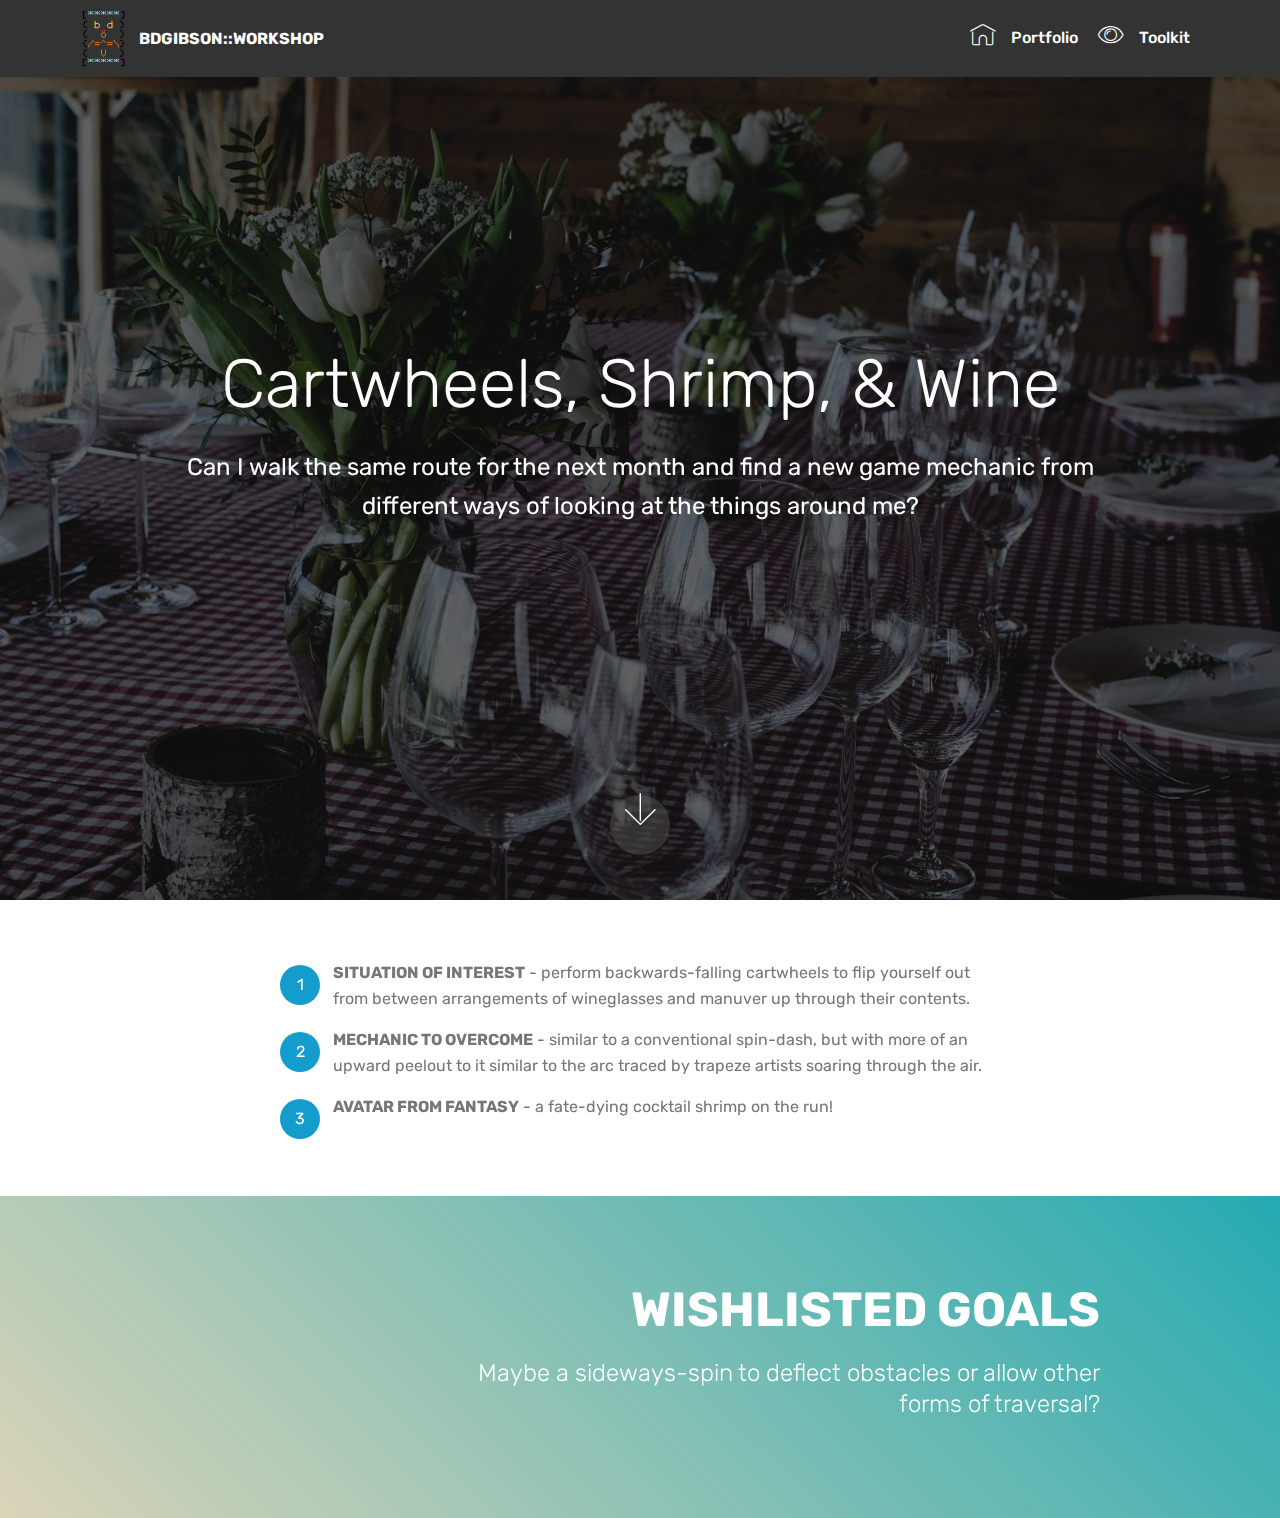
==== commit e97b995f: "create github pages" ====
--- a/day1.html
+++ b/day1.html
@@ -22,7 +22,7 @@
   
 </head>
 <body>
-<section class="menu cid-qtQkgkZPm9" once="menu" id="menu1-l" data-rv-view="143">
+<section class="menu cid-qtQkgkZPm9" once="menu" id="menu1-12" data-rv-view="179">
 
     
 
@@ -38,11 +38,11 @@
         <div class="menu-logo">
             <div class="navbar-brand">
                 <span class="navbar-logo">
-                    <a href="https://bdgibson.com">
+                    <a href="index.html">
                          <img src="assets/images/fireflylogo-352x462.png" alt="Mobirise" title="" media-simple="true" style="height: 3.8rem;">
                     </a>
                 </span>
-                <span class="navbar-caption-wrap"><a class="navbar-caption text-white display-4" href="https://mobirise.com">BDGIBSON::WORKSHOP</a></span>
+                <span class="navbar-caption-wrap"><a class="navbar-caption text-white display-4" href="index.html">BDGIBSON::WORKSHOP</a></span>
             </div>
         </div>
         <div class="collapse navbar-collapse" id="navbarSupportedContent">
@@ -60,7 +60,7 @@
     </nav>
 </section>
 
-<section class="engine"><a href="https://mobirise.co/c">free site maker</a></section><section class="header5 cid-qtQV22zWXK mbr-fullscreen mbr-parallax-background" id="header5-n" data-rv-view="145">
+<section class="engine"><a href="https://mobirise.co/a">free web page builder</a></section><section class="header5 cid-qtQV22zWXK mbr-fullscreen mbr-parallax-background" id="header5-13" data-rv-view="181">
 
     
 
@@ -83,7 +83,7 @@
     </div>
 </section>
 
-<section class="mbr-section article content11 cid-qtVMtSkJNk" id="content11-s" data-rv-view="148">
+<section class="mbr-section article content11 cid-qtVMtSkJNk" id="content11-14" data-rv-view="184">
      
 
     <div class="container">
@@ -99,7 +99,7 @@
     </div>
 </section>
 
-<section class="mbr-section info2 cid-qtVOsnFNaK" id="info2-w" data-rv-view="149">
+<section class="mbr-section info2 cid-qtVOsnFNaK" id="info2-15" data-rv-view="185">
 
     
 
--- a/assets/mobirise/css/mbr-additional.css
+++ b/assets/mobirise/css/mbr-additional.css
@@ -1714,7 +1714,7 @@
   }
 }
 .cid-qtQkglJpbh {
-  background-image: url("../../../assets/images/jumbotron.jpg");
+  background-image: url("../../../assets/images/mymindseyes-1844x1621.png");
 }
 .cid-qtQSLiDMpX {
   padding-top: 30px;
@@ -1728,8 +1728,8 @@
   margin: 0 0 .5rem 0;
 }
 .cid-qtQT9iobA3 {
-  padding-top: 90px;
-  padding-bottom: 90px;
+  padding-top: 45px;
+  padding-bottom: 30px;
   background-color: #232323;
 }
 .cid-qtQT9iobA3 .mbr-section-subtitle {
@@ -1777,7 +1777,7 @@
   height: 100%;
   padding: 30px 30px;
   color: #ffffff;
-  background-color: #55b4d4;
+  background-color: #232323;
   z-index: 1;
   margin: 0;
   text-align: center;
@@ -1820,20 +1820,9 @@
 .cid-qtQT9iobA3 .mbr-section-title {
   color: #c1c1c1;
 }
-.cid-qtQXh9fqGL {
+.cid-qtQXjVPEcC {
   padding-top: 30px;
   padding-bottom: 30px;
-  background-color: #465052;
-}
-.cid-qtQXh9fqGL .mbr-section-subtitle {
-  color: #767676;
-}
-.cid-qtQXh9fqGL .btn {
-  margin: 0 0 .5rem 0;
-}
-.cid-qtQXjVPEcC {
-  padding-top: 90px;
-  padding-bottom: 90px;
   background-color: #232323;
 }
 .cid-qtQXjVPEcC .mbr-section-subtitle {
@@ -1924,491 +1913,27 @@
 .cid-qtQXjVPEcC .mbr-section-title {
   color: #c1c1c1;
 }
-.cid-qtQVYq5056 {
-  padding-top: 45px;
-  padding-bottom: 45px;
-  background-color: #465052;
-}
-@media (max-width: 767px) {
-  .cid-qtQVYq5056 .media-wrap {
-    margin-bottom: 1rem;
-    text-align: center;
-  }
-}
-.cid-qtQVYq5056 .media-wrap .mbr-iconfont-logo {
-  font-size: 7rem;
-  color: #f36;
-}
-.cid-qtQVYq5056 .media-wrap img {
-  height: 6rem;
-}
-.cid-qtQVYq5056 .mbr-text {
-  color: #767676;
-}
-@media (max-width: 767px) {
-  .cid-qtQVYq5056 .footer-lower .copyright {
-    margin-bottom: 1rem;
-    text-align: center;
-  }
-}
-.cid-qtQVYq5056 .footer-lower hr {
-  margin: 1rem 0;
-  border-color: #000;
-  opacity: .05;
-}
-.cid-qtQVYq5056 .footer-lower .social-list {
-  padding-left: 0;
-  margin-bottom: 0;
-  list-style: none;
-  display: flex;
-  flex-wrap: wrap;
-  justify-content: flex-end;
-  -webkit-justify-content: flex-end;
-}
-.cid-qtQVYq5056 .footer-lower .social-list .mbr-iconfont-social {
-  font-size: 1.3rem;
-  color: #232323;
-}
-.cid-qtQVYq5056 .footer-lower .social-list .soc-item {
-  margin: 0 .5rem;
-}
-.cid-qtQVYq5056 .footer-lower .social-list a {
-  margin: 0;
-  opacity: .5;
-  -webkit-transition: .2s linear;
-  transition: .2s linear;
-}
-.cid-qtQVYq5056 .footer-lower .social-list a:hover {
-  opacity: 1;
-}
-@media (max-width: 767px) {
-  .cid-qtQVYq5056 .footer-lower .social-list {
-    justify-content: center;
-    -webkit-justify-content: center;
-  }
-}
-.cid-qtQkgkZPm9 .navbar {
-  padding: .5rem 0;
-  background: #333333;
-  transition: none;
-  min-height: 77px;
-}
-.cid-qtQkgkZPm9 .navbar-dropdown.bg-color.transparent.opened {
-  background: #333333;
-}
-.cid-qtQkgkZPm9 a {
-  font-style: normal;
-}
-.cid-qtQkgkZPm9 .nav-item span {
-  padding-right: 0.4em;
-  line-height: 0.5em;
-  vertical-align: text-bottom;
+.cid-qtW0Z4jWWF {
+  padding-top: 0px;
+  padding-bottom: 0px;
+  background: #073b4c;
+  background: linear-gradient(45deg, #073b4c, #465052);
+}
+.cid-qtW0Z4jWWF .image-block {
+  margin: auto;
+}
+.cid-qtW0Z4jWWF figcaption {
   position: relative;
-  top: -0.2em;
-  text-decoration: none;
-}
-.cid-qtQkgkZPm9 .nav-item a {
-  padding: 0.7rem 0 !important;
-  margin: 0rem .65rem !important;
-}
-.cid-qtQkgkZPm9 .btn {
-  padding: 0.4rem 1.5rem;
-  display: inline-flex;
-  align-items: center;
-}
-.cid-qtQkgkZPm9 .btn .mbr-iconfont {
-  font-size: 1.6rem;
-}
-.cid-qtQkgkZPm9 .menu-logo {
-  margin-right: auto;
-}
-.cid-qtQkgkZPm9 .menu-logo .navbar-brand {
-  display: flex;
-  margin-left: 5rem;
-  padding: 0;
-  transition: padding .2s;
-  min-height: 3.8rem;
-  align-items: center;
-}
-.cid-qtQkgkZPm9 .menu-logo .navbar-brand .navbar-caption-wrap {
-  display: -webkit-flex;
-  -webkit-align-items: center;
-  align-items: center;
-  word-break: break-word;
-  min-width: 7rem;
-  margin: .3rem 0;
-}
-.cid-qtQkgkZPm9 .menu-logo .navbar-brand .navbar-caption-wrap .navbar-caption {
-  line-height: 1.2rem !important;
-  padding-right: 2rem;
-}
-.cid-qtQkgkZPm9 .menu-logo .navbar-brand .navbar-logo {
-  font-size: 4rem;
-  transition: font-size 0.25s;
-}
-.cid-qtQkgkZPm9 .menu-logo .navbar-brand .navbar-logo img {
-  display: flex;
-}
-.cid-qtQkgkZPm9 .menu-logo .navbar-brand .navbar-logo .mbr-iconfont {
-  transition: font-size 0.25s;
-}
-.cid-qtQkgkZPm9 .navbar-toggleable-sm .navbar-collapse {
-  justify-content: flex-end;
-  -webkit-justify-content: flex-end;
-  padding-right: 5rem;
-  width: auto;
-}
-.cid-qtQkgkZPm9 .navbar-toggleable-sm .navbar-collapse .navbar-nav {
-  flex-wrap: wrap;
-  -webkit-flex-wrap: wrap;
-  padding-left: 0;
-}
-.cid-qtQkgkZPm9 .navbar-toggleable-sm .navbar-collapse .navbar-nav .nav-item {
-  -webkit-align-self: center;
-  align-self: center;
-}
-.cid-qtQkgkZPm9 .navbar-toggleable-sm .navbar-collapse .navbar-buttons {
-  padding-left: 0;
-  padding-bottom: 0;
-}
-.cid-qtQkgkZPm9 .dropdown .dropdown-menu {
-  background: #333333;
-  display: none;
+}
+.cid-qtW0Z4jWWF figcaption div {
   position: absolute;
-  min-width: 5rem;
-  padding-top: 1.4rem;
-  padding-bottom: 1.4rem;
-  text-align: left;
-}
-.cid-qtQkgkZPm9 .dropdown .dropdown-menu .dropdown-item {
-  width: auto;
-  padding: 0.235em 1.5385em 0.235em 1.5385em !important;
-}
-.cid-qtQkgkZPm9 .dropdown .dropdown-menu .dropdown-item::after {
-  right: 0.5rem;
-}
-.cid-qtQkgkZPm9 .dropdown .dropdown-menu .dropdown-submenu {
-  margin: 0;
-}
-.cid-qtQkgkZPm9 .dropdown.open > .dropdown-menu {
-  display: block;
-}
-.cid-qtQkgkZPm9 .navbar-toggleable-sm.opened:after {
-  position: absolute;
-  width: 100vw;
-  height: 100vh;
-  content: '';
-  background-color: rgba(0, 0, 0, 0.1);
-  left: 0;
   bottom: 0;
-  transform: translateY(100%);
-  -webkit-transform: translateY(100%);
-  z-index: 1000;
-}
-.cid-qtQkgkZPm9 .navbar.navbar-short {
-  min-height: 60px;
-  transition: all .2s;
-}
-.cid-qtQkgkZPm9 .navbar.navbar-short .navbar-toggler-right {
-  top: 20px;
-}
-.cid-qtQkgkZPm9 .navbar.navbar-short .navbar-logo a {
-  font-size: 2.5rem !important;
-  line-height: 2.5rem;
-  transition: font-size 0.25s;
-}
-.cid-qtQkgkZPm9 .navbar.navbar-short .navbar-logo a .mbr-iconfont {
-  font-size: 2.5rem !important;
-}
-.cid-qtQkgkZPm9 .navbar.navbar-short .navbar-logo a img {
-  height: 3rem !important;
-}
-.cid-qtQkgkZPm9 .navbar.navbar-short .navbar-brand {
-  min-height: 3rem;
-}
-.cid-qtQkgkZPm9 button.navbar-toggler {
-  width: 31px;
-  height: 18px;
-  cursor: pointer;
-  transition: all .2s;
-  top: 1.5rem;
-  right: 1rem;
-}
-.cid-qtQkgkZPm9 button.navbar-toggler:focus {
-  outline: none;
-}
-.cid-qtQkgkZPm9 button.navbar-toggler .hamburger span {
-  position: absolute;
-  right: 0;
-  width: 30px;
-  height: 2px;
-  border-right: 5px;
-  background-color: #ffffff;
-}
-.cid-qtQkgkZPm9 button.navbar-toggler .hamburger span:nth-child(1) {
-  top: 0;
-  transition: all .2s;
-}
-.cid-qtQkgkZPm9 button.navbar-toggler .hamburger span:nth-child(2) {
-  top: 8px;
-  transition: all .15s;
-}
-.cid-qtQkgkZPm9 button.navbar-toggler .hamburger span:nth-child(3) {
-  top: 8px;
-  transition: all .15s;
-}
-.cid-qtQkgkZPm9 button.navbar-toggler .hamburger span:nth-child(4) {
-  top: 16px;
-  transition: all .2s;
-}
-.cid-qtQkgkZPm9 nav.opened .hamburger span:nth-child(1) {
-  top: 8px;
-  width: 0;
-  opacity: 0;
-  right: 50%;
-  transition: all .2s;
-}
-.cid-qtQkgkZPm9 nav.opened .hamburger span:nth-child(2) {
-  -webkit-transform: rotate(45deg);
-  transform: rotate(45deg);
-  transition: all .25s;
-}
-.cid-qtQkgkZPm9 nav.opened .hamburger span:nth-child(3) {
-  -webkit-transform: rotate(-45deg);
-  transform: rotate(-45deg);
-  transition: all .25s;
-}
-.cid-qtQkgkZPm9 nav.opened .hamburger span:nth-child(4) {
-  top: 8px;
-  width: 0;
-  opacity: 0;
-  right: 50%;
-  transition: all .2s;
-}
-.cid-qtQkgkZPm9 .collapsed.navbar-expand {
-  flex-direction: column;
-}
-.cid-qtQkgkZPm9 .collapsed .btn {
-  display: flex;
-}
-.cid-qtQkgkZPm9 .collapsed .navbar-collapse {
-  display: none !important;
-  padding-right: 0 !important;
-}
-.cid-qtQkgkZPm9 .collapsed .navbar-collapse.collapsing,
-.cid-qtQkgkZPm9 .collapsed .navbar-collapse.show {
-  display: block !important;
-}
-.cid-qtQkgkZPm9 .collapsed .navbar-collapse.collapsing .navbar-nav,
-.cid-qtQkgkZPm9 .collapsed .navbar-collapse.show .navbar-nav {
-  display: block;
-  text-align: center;
-}
-.cid-qtQkgkZPm9 .collapsed .navbar-collapse.collapsing .navbar-nav .nav-item,
-.cid-qtQkgkZPm9 .collapsed .navbar-collapse.show .navbar-nav .nav-item {
-  clear: both;
-}
-.cid-qtQkgkZPm9 .collapsed .navbar-collapse.collapsing .navbar-nav .nav-item:last-child,
-.cid-qtQkgkZPm9 .collapsed .navbar-collapse.show .navbar-nav .nav-item:last-child {
-  margin-bottom: 1rem;
-}
-.cid-qtQkgkZPm9 .collapsed .navbar-collapse.collapsing .navbar-buttons,
-.cid-qtQkgkZPm9 .collapsed .navbar-collapse.show .navbar-buttons {
-  text-align: center;
-}
-.cid-qtQkgkZPm9 .collapsed .navbar-collapse.collapsing .navbar-buttons:last-child,
-.cid-qtQkgkZPm9 .collapsed .navbar-collapse.show .navbar-buttons:last-child {
-  margin-bottom: 1rem;
-}
-.cid-qtQkgkZPm9 .collapsed button.navbar-toggler {
-  display: block;
-}
-.cid-qtQkgkZPm9 .collapsed .navbar-brand {
-  margin-left: 1rem !important;
-}
-.cid-qtQkgkZPm9 .collapsed .navbar-toggleable-sm {
-  flex-direction: column;
-  -webkit-flex-direction: column;
-}
-.cid-qtQkgkZPm9 .collapsed .dropdown .dropdown-menu {
   width: 100%;
-  text-align: center;
-  position: relative;
-  opacity: 0;
-  display: block;
-  height: 0;
-  visibility: hidden;
-  padding: 0;
-  transition-duration: .5s;
-  transition-property: opacity,padding,height;
-}
-.cid-qtQkgkZPm9 .collapsed .dropdown.open > .dropdown-menu {
-  position: relative;
-  opacity: 1;
-  height: auto;
-  padding: 1.4rem 0;
-  visibility: visible;
-}
-.cid-qtQkgkZPm9 .collapsed .dropdown .dropdown-submenu {
-  left: 0;
-  text-align: center;
-  width: 100%;
-}
-.cid-qtQkgkZPm9 .collapsed .dropdown .dropdown-toggle[data-toggle="dropdown-submenu"]::after {
-  margin-top: 0;
-  position: inherit;
-  right: 0;
-  top: 50%;
-  display: inline-block;
-  width: 0;
-  height: 0;
-  margin-left: .3em;
-  vertical-align: middle;
-  content: "";
-  border-top: .30em solid;
-  border-right: .30em solid transparent;
-  border-left: .30em solid transparent;
-}
-@media (max-width: 991px) {
-  .cid-qtQkgkZPm9 .navbar-expand {
-    flex-direction: column;
-  }
-  .cid-qtQkgkZPm9 img {
-    height: 3.8rem !important;
-  }
-  .cid-qtQkgkZPm9 .btn {
-    display: flex;
-  }
-  .cid-qtQkgkZPm9 button.navbar-toggler {
-    display: block;
-  }
-  .cid-qtQkgkZPm9 .navbar-brand {
-    margin-left: 1rem !important;
-  }
-  .cid-qtQkgkZPm9 .navbar-toggleable-sm {
-    flex-direction: column;
-    -webkit-flex-direction: column;
-  }
-  .cid-qtQkgkZPm9 .navbar-collapse {
-    display: none !important;
-    padding-right: 0 !important;
-  }
-  .cid-qtQkgkZPm9 .navbar-collapse.collapsing,
-  .cid-qtQkgkZPm9 .navbar-collapse.show {
-    display: block !important;
-  }
-  .cid-qtQkgkZPm9 .navbar-collapse.collapsing .navbar-nav,
-  .cid-qtQkgkZPm9 .navbar-collapse.show .navbar-nav {
-    display: block;
-    text-align: center;
-  }
-  .cid-qtQkgkZPm9 .navbar-collapse.collapsing .navbar-nav .nav-item,
-  .cid-qtQkgkZPm9 .navbar-collapse.show .navbar-nav .nav-item {
-    clear: both;
-  }
-  .cid-qtQkgkZPm9 .navbar-collapse.collapsing .navbar-nav .nav-item:last-child,
-  .cid-qtQkgkZPm9 .navbar-collapse.show .navbar-nav .nav-item:last-child {
-    margin-bottom: 1rem;
-  }
-  .cid-qtQkgkZPm9 .navbar-collapse.collapsing .navbar-buttons,
-  .cid-qtQkgkZPm9 .navbar-collapse.show .navbar-buttons {
-    text-align: center;
-  }
-  .cid-qtQkgkZPm9 .navbar-collapse.collapsing .navbar-buttons:last-child,
-  .cid-qtQkgkZPm9 .navbar-collapse.show .navbar-buttons:last-child {
-    margin-bottom: 1rem;
-  }
-  .cid-qtQkgkZPm9 .dropdown .dropdown-menu {
-    width: 100%;
-    text-align: center;
-    position: relative;
-    opacity: 0;
-    display: block;
-    height: 0;
-    visibility: hidden;
-    padding: 0;
-    transition-duration: .5s;
-    transition-property: opacity,padding,height;
-  }
-  .cid-qtQkgkZPm9 .dropdown.open > .dropdown-menu {
-    position: relative;
-    opacity: 1;
-    height: auto;
-    padding: 1.4rem 0;
-    visibility: visible;
-  }
-  .cid-qtQkgkZPm9 .dropdown .dropdown-submenu {
-    left: 0;
-    text-align: center;
-    width: 100%;
-  }
-  .cid-qtQkgkZPm9 .dropdown .dropdown-toggle[data-toggle="dropdown-submenu"]::after {
-    margin-top: 0;
-    position: inherit;
-    right: 0;
-    top: 50%;
-    display: inline-block;
-    width: 0;
-    height: 0;
-    margin-left: .3em;
-    vertical-align: middle;
-    content: "";
-    border-top: .30em solid;
-    border-right: .30em solid transparent;
-    border-left: .30em solid transparent;
-  }
-}
-@media (min-width: 767px) {
-  .cid-qtQkgkZPm9 .menu-logo {
-    flex-shrink: 0;
-  }
-}
-.cid-qtQV22zWXK {
-  background-image: url("../../../assets/images/mbr-2-1620x1080.jpg");
-}
-.cid-qtVMtSkJNk {
-  padding-top: 60px;
-  padding-bottom: 60px;
-  background-color: #ffffff;
-}
-.cid-qtVMtSkJNk .counter-container {
-  color: #767676;
-}
-.cid-qtVMtSkJNk .counter-container ol {
-  margin-bottom: 0;
-  counter-reset: myCounter;
-}
-.cid-qtVMtSkJNk .counter-container ol li {
-  margin-bottom: 1rem;
-}
-.cid-qtVMtSkJNk .counter-container ol li {
-  list-style: none;
-  padding-left: .5rem;
-}
-.cid-qtVMtSkJNk .counter-container ol li:before {
-  position: absolute;
-  left: 0px;
-  margin-top: -10px;
-  counter-increment: myCounter;
-  content: counter(myCounter);
-  display: inline-block;
-  text-align: center;
-  margin: 5px 10px;
-  line-height: 40px;
-  transition: all .2s;
-  color: #ffffff;
-  background: #149dcc;
-  width: 40px;
-  height: 40px;
-  border-radius: 50%;
-}
-.cid-qtVOsnFNaK {
-  padding-top: 90px;
-  padding-bottom: 90px;
-  background: linear-gradient(45deg, #dbd4b8, #25aab2);
-}
-.cid-qtVOsnFNaK .btn {
-  margin: 0 0 .5rem 0;
+}
+@media (max-width: 768px) {
+  .cid-qtW0Z4jWWF .image-block {
+    width: 100% !important;
+  }
 }
 .cid-qtQkgkZPm9 .navbar {
   padding: .5rem 0;
@@ -2833,3 +2358,426 @@
 .cid-qtVOsnFNaK .btn {
   margin: 0 0 .5rem 0;
 }
+.cid-qtQkgkZPm9 .navbar {
+  padding: .5rem 0;
+  background: #333333;
+  transition: none;
+  min-height: 77px;
+}
+.cid-qtQkgkZPm9 .navbar-dropdown.bg-color.transparent.opened {
+  background: #333333;
+}
+.cid-qtQkgkZPm9 a {
+  font-style: normal;
+}
+.cid-qtQkgkZPm9 .nav-item span {
+  padding-right: 0.4em;
+  line-height: 0.5em;
+  vertical-align: text-bottom;
+  position: relative;
+  top: -0.2em;
+  text-decoration: none;
+}
+.cid-qtQkgkZPm9 .nav-item a {
+  padding: 0.7rem 0 !important;
+  margin: 0rem .65rem !important;
+}
+.cid-qtQkgkZPm9 .btn {
+  padding: 0.4rem 1.5rem;
+  display: inline-flex;
+  align-items: center;
+}
+.cid-qtQkgkZPm9 .btn .mbr-iconfont {
+  font-size: 1.6rem;
+}
+.cid-qtQkgkZPm9 .menu-logo {
+  margin-right: auto;
+}
+.cid-qtQkgkZPm9 .menu-logo .navbar-brand {
+  display: flex;
+  margin-left: 5rem;
+  padding: 0;
+  transition: padding .2s;
+  min-height: 3.8rem;
+  align-items: center;
+}
+.cid-qtQkgkZPm9 .menu-logo .navbar-brand .navbar-caption-wrap {
+  display: -webkit-flex;
+  -webkit-align-items: center;
+  align-items: center;
+  word-break: break-word;
+  min-width: 7rem;
+  margin: .3rem 0;
+}
+.cid-qtQkgkZPm9 .menu-logo .navbar-brand .navbar-caption-wrap .navbar-caption {
+  line-height: 1.2rem !important;
+  padding-right: 2rem;
+}
+.cid-qtQkgkZPm9 .menu-logo .navbar-brand .navbar-logo {
+  font-size: 4rem;
+  transition: font-size 0.25s;
+}
+.cid-qtQkgkZPm9 .menu-logo .navbar-brand .navbar-logo img {
+  display: flex;
+}
+.cid-qtQkgkZPm9 .menu-logo .navbar-brand .navbar-logo .mbr-iconfont {
+  transition: font-size 0.25s;
+}
+.cid-qtQkgkZPm9 .navbar-toggleable-sm .navbar-collapse {
+  justify-content: flex-end;
+  -webkit-justify-content: flex-end;
+  padding-right: 5rem;
+  width: auto;
+}
+.cid-qtQkgkZPm9 .navbar-toggleable-sm .navbar-collapse .navbar-nav {
+  flex-wrap: wrap;
+  -webkit-flex-wrap: wrap;
+  padding-left: 0;
+}
+.cid-qtQkgkZPm9 .navbar-toggleable-sm .navbar-collapse .navbar-nav .nav-item {
+  -webkit-align-self: center;
+  align-self: center;
+}
+.cid-qtQkgkZPm9 .navbar-toggleable-sm .navbar-collapse .navbar-buttons {
+  padding-left: 0;
+  padding-bottom: 0;
+}
+.cid-qtQkgkZPm9 .dropdown .dropdown-menu {
+  background: #333333;
+  display: none;
+  position: absolute;
+  min-width: 5rem;
+  padding-top: 1.4rem;
+  padding-bottom: 1.4rem;
+  text-align: left;
+}
+.cid-qtQkgkZPm9 .dropdown .dropdown-menu .dropdown-item {
+  width: auto;
+  padding: 0.235em 1.5385em 0.235em 1.5385em !important;
+}
+.cid-qtQkgkZPm9 .dropdown .dropdown-menu .dropdown-item::after {
+  right: 0.5rem;
+}
+.cid-qtQkgkZPm9 .dropdown .dropdown-menu .dropdown-submenu {
+  margin: 0;
+}
+.cid-qtQkgkZPm9 .dropdown.open > .dropdown-menu {
+  display: block;
+}
+.cid-qtQkgkZPm9 .navbar-toggleable-sm.opened:after {
+  position: absolute;
+  width: 100vw;
+  height: 100vh;
+  content: '';
+  background-color: rgba(0, 0, 0, 0.1);
+  left: 0;
+  bottom: 0;
+  transform: translateY(100%);
+  -webkit-transform: translateY(100%);
+  z-index: 1000;
+}
+.cid-qtQkgkZPm9 .navbar.navbar-short {
+  min-height: 60px;
+  transition: all .2s;
+}
+.cid-qtQkgkZPm9 .navbar.navbar-short .navbar-toggler-right {
+  top: 20px;
+}
+.cid-qtQkgkZPm9 .navbar.navbar-short .navbar-logo a {
+  font-size: 2.5rem !important;
+  line-height: 2.5rem;
+  transition: font-size 0.25s;
+}
+.cid-qtQkgkZPm9 .navbar.navbar-short .navbar-logo a .mbr-iconfont {
+  font-size: 2.5rem !important;
+}
+.cid-qtQkgkZPm9 .navbar.navbar-short .navbar-logo a img {
+  height: 3rem !important;
+}
+.cid-qtQkgkZPm9 .navbar.navbar-short .navbar-brand {
+  min-height: 3rem;
+}
+.cid-qtQkgkZPm9 button.navbar-toggler {
+  width: 31px;
+  height: 18px;
+  cursor: pointer;
+  transition: all .2s;
+  top: 1.5rem;
+  right: 1rem;
+}
+.cid-qtQkgkZPm9 button.navbar-toggler:focus {
+  outline: none;
+}
+.cid-qtQkgkZPm9 button.navbar-toggler .hamburger span {
+  position: absolute;
+  right: 0;
+  width: 30px;
+  height: 2px;
+  border-right: 5px;
+  background-color: #ffffff;
+}
+.cid-qtQkgkZPm9 button.navbar-toggler .hamburger span:nth-child(1) {
+  top: 0;
+  transition: all .2s;
+}
+.cid-qtQkgkZPm9 button.navbar-toggler .hamburger span:nth-child(2) {
+  top: 8px;
+  transition: all .15s;
+}
+.cid-qtQkgkZPm9 button.navbar-toggler .hamburger span:nth-child(3) {
+  top: 8px;
+  transition: all .15s;
+}
+.cid-qtQkgkZPm9 button.navbar-toggler .hamburger span:nth-child(4) {
+  top: 16px;
+  transition: all .2s;
+}
+.cid-qtQkgkZPm9 nav.opened .hamburger span:nth-child(1) {
+  top: 8px;
+  width: 0;
+  opacity: 0;
+  right: 50%;
+  transition: all .2s;
+}
+.cid-qtQkgkZPm9 nav.opened .hamburger span:nth-child(2) {
+  -webkit-transform: rotate(45deg);
+  transform: rotate(45deg);
+  transition: all .25s;
+}
+.cid-qtQkgkZPm9 nav.opened .hamburger span:nth-child(3) {
+  -webkit-transform: rotate(-45deg);
+  transform: rotate(-45deg);
+  transition: all .25s;
+}
+.cid-qtQkgkZPm9 nav.opened .hamburger span:nth-child(4) {
+  top: 8px;
+  width: 0;
+  opacity: 0;
+  right: 50%;
+  transition: all .2s;
+}
+.cid-qtQkgkZPm9 .collapsed.navbar-expand {
+  flex-direction: column;
+}
+.cid-qtQkgkZPm9 .collapsed .btn {
+  display: flex;
+}
+.cid-qtQkgkZPm9 .collapsed .navbar-collapse {
+  display: none !important;
+  padding-right: 0 !important;
+}
+.cid-qtQkgkZPm9 .collapsed .navbar-collapse.collapsing,
+.cid-qtQkgkZPm9 .collapsed .navbar-collapse.show {
+  display: block !important;
+}
+.cid-qtQkgkZPm9 .collapsed .navbar-collapse.collapsing .navbar-nav,
+.cid-qtQkgkZPm9 .collapsed .navbar-collapse.show .navbar-nav {
+  display: block;
+  text-align: center;
+}
+.cid-qtQkgkZPm9 .collapsed .navbar-collapse.collapsing .navbar-nav .nav-item,
+.cid-qtQkgkZPm9 .collapsed .navbar-collapse.show .navbar-nav .nav-item {
+  clear: both;
+}
+.cid-qtQkgkZPm9 .collapsed .navbar-collapse.collapsing .navbar-nav .nav-item:last-child,
+.cid-qtQkgkZPm9 .collapsed .navbar-collapse.show .navbar-nav .nav-item:last-child {
+  margin-bottom: 1rem;
+}
+.cid-qtQkgkZPm9 .collapsed .navbar-collapse.collapsing .navbar-buttons,
+.cid-qtQkgkZPm9 .collapsed .navbar-collapse.show .navbar-buttons {
+  text-align: center;
+}
+.cid-qtQkgkZPm9 .collapsed .navbar-collapse.collapsing .navbar-buttons:last-child,
+.cid-qtQkgkZPm9 .collapsed .navbar-collapse.show .navbar-buttons:last-child {
+  margin-bottom: 1rem;
+}
+.cid-qtQkgkZPm9 .collapsed button.navbar-toggler {
+  display: block;
+}
+.cid-qtQkgkZPm9 .collapsed .navbar-brand {
+  margin-left: 1rem !important;
+}
+.cid-qtQkgkZPm9 .collapsed .navbar-toggleable-sm {
+  flex-direction: column;
+  -webkit-flex-direction: column;
+}
+.cid-qtQkgkZPm9 .collapsed .dropdown .dropdown-menu {
+  width: 100%;
+  text-align: center;
+  position: relative;
+  opacity: 0;
+  display: block;
+  height: 0;
+  visibility: hidden;
+  padding: 0;
+  transition-duration: .5s;
+  transition-property: opacity,padding,height;
+}
+.cid-qtQkgkZPm9 .collapsed .dropdown.open > .dropdown-menu {
+  position: relative;
+  opacity: 1;
+  height: auto;
+  padding: 1.4rem 0;
+  visibility: visible;
+}
+.cid-qtQkgkZPm9 .collapsed .dropdown .dropdown-submenu {
+  left: 0;
+  text-align: center;
+  width: 100%;
+}
+.cid-qtQkgkZPm9 .collapsed .dropdown .dropdown-toggle[data-toggle="dropdown-submenu"]::after {
+  margin-top: 0;
+  position: inherit;
+  right: 0;
+  top: 50%;
+  display: inline-block;
+  width: 0;
+  height: 0;
+  margin-left: .3em;
+  vertical-align: middle;
+  content: "";
+  border-top: .30em solid;
+  border-right: .30em solid transparent;
+  border-left: .30em solid transparent;
+}
+@media (max-width: 991px) {
+  .cid-qtQkgkZPm9 .navbar-expand {
+    flex-direction: column;
+  }
+  .cid-qtQkgkZPm9 img {
+    height: 3.8rem !important;
+  }
+  .cid-qtQkgkZPm9 .btn {
+    display: flex;
+  }
+  .cid-qtQkgkZPm9 button.navbar-toggler {
+    display: block;
+  }
+  .cid-qtQkgkZPm9 .navbar-brand {
+    margin-left: 1rem !important;
+  }
+  .cid-qtQkgkZPm9 .navbar-toggleable-sm {
+    flex-direction: column;
+    -webkit-flex-direction: column;
+  }
+  .cid-qtQkgkZPm9 .navbar-collapse {
+    display: none !important;
+    padding-right: 0 !important;
+  }
+  .cid-qtQkgkZPm9 .navbar-collapse.collapsing,
+  .cid-qtQkgkZPm9 .navbar-collapse.show {
+    display: block !important;
+  }
+  .cid-qtQkgkZPm9 .navbar-collapse.collapsing .navbar-nav,
+  .cid-qtQkgkZPm9 .navbar-collapse.show .navbar-nav {
+    display: block;
+    text-align: center;
+  }
+  .cid-qtQkgkZPm9 .navbar-collapse.collapsing .navbar-nav .nav-item,
+  .cid-qtQkgkZPm9 .navbar-collapse.show .navbar-nav .nav-item {
+    clear: both;
+  }
+  .cid-qtQkgkZPm9 .navbar-collapse.collapsing .navbar-nav .nav-item:last-child,
+  .cid-qtQkgkZPm9 .navbar-collapse.show .navbar-nav .nav-item:last-child {
+    margin-bottom: 1rem;
+  }
+  .cid-qtQkgkZPm9 .navbar-collapse.collapsing .navbar-buttons,
+  .cid-qtQkgkZPm9 .navbar-collapse.show .navbar-buttons {
+    text-align: center;
+  }
+  .cid-qtQkgkZPm9 .navbar-collapse.collapsing .navbar-buttons:last-child,
+  .cid-qtQkgkZPm9 .navbar-collapse.show .navbar-buttons:last-child {
+    margin-bottom: 1rem;
+  }
+  .cid-qtQkgkZPm9 .dropdown .dropdown-menu {
+    width: 100%;
+    text-align: center;
+    position: relative;
+    opacity: 0;
+    display: block;
+    height: 0;
+    visibility: hidden;
+    padding: 0;
+    transition-duration: .5s;
+    transition-property: opacity,padding,height;
+  }
+  .cid-qtQkgkZPm9 .dropdown.open > .dropdown-menu {
+    position: relative;
+    opacity: 1;
+    height: auto;
+    padding: 1.4rem 0;
+    visibility: visible;
+  }
+  .cid-qtQkgkZPm9 .dropdown .dropdown-submenu {
+    left: 0;
+    text-align: center;
+    width: 100%;
+  }
+  .cid-qtQkgkZPm9 .dropdown .dropdown-toggle[data-toggle="dropdown-submenu"]::after {
+    margin-top: 0;
+    position: inherit;
+    right: 0;
+    top: 50%;
+    display: inline-block;
+    width: 0;
+    height: 0;
+    margin-left: .3em;
+    vertical-align: middle;
+    content: "";
+    border-top: .30em solid;
+    border-right: .30em solid transparent;
+    border-left: .30em solid transparent;
+  }
+}
+@media (min-width: 767px) {
+  .cid-qtQkgkZPm9 .menu-logo {
+    flex-shrink: 0;
+  }
+}
+.cid-qtQV22zWXK {
+  background-image: url("../../../assets/images/mbr-2-1620x1080.jpg");
+}
+.cid-qtVMtSkJNk {
+  padding-top: 60px;
+  padding-bottom: 60px;
+  background-color: #ffffff;
+}
+.cid-qtVMtSkJNk .counter-container {
+  color: #767676;
+}
+.cid-qtVMtSkJNk .counter-container ol {
+  margin-bottom: 0;
+  counter-reset: myCounter;
+}
+.cid-qtVMtSkJNk .counter-container ol li {
+  margin-bottom: 1rem;
+}
+.cid-qtVMtSkJNk .counter-container ol li {
+  list-style: none;
+  padding-left: .5rem;
+}
+.cid-qtVMtSkJNk .counter-container ol li:before {
+  position: absolute;
+  left: 0px;
+  margin-top: -10px;
+  counter-increment: myCounter;
+  content: counter(myCounter);
+  display: inline-block;
+  text-align: center;
+  margin: 5px 10px;
+  line-height: 40px;
+  transition: all .2s;
+  color: #ffffff;
+  background: #149dcc;
+  width: 40px;
+  height: 40px;
+  border-radius: 50%;
+}
+.cid-qtVOsnFNaK {
+  padding-top: 90px;
+  padding-bottom: 90px;
+  background: linear-gradient(45deg, #dbd4b8, #25aab2);
+}
+.cid-qtVOsnFNaK .btn {
+  margin: 0 0 .5rem 0;
+}
